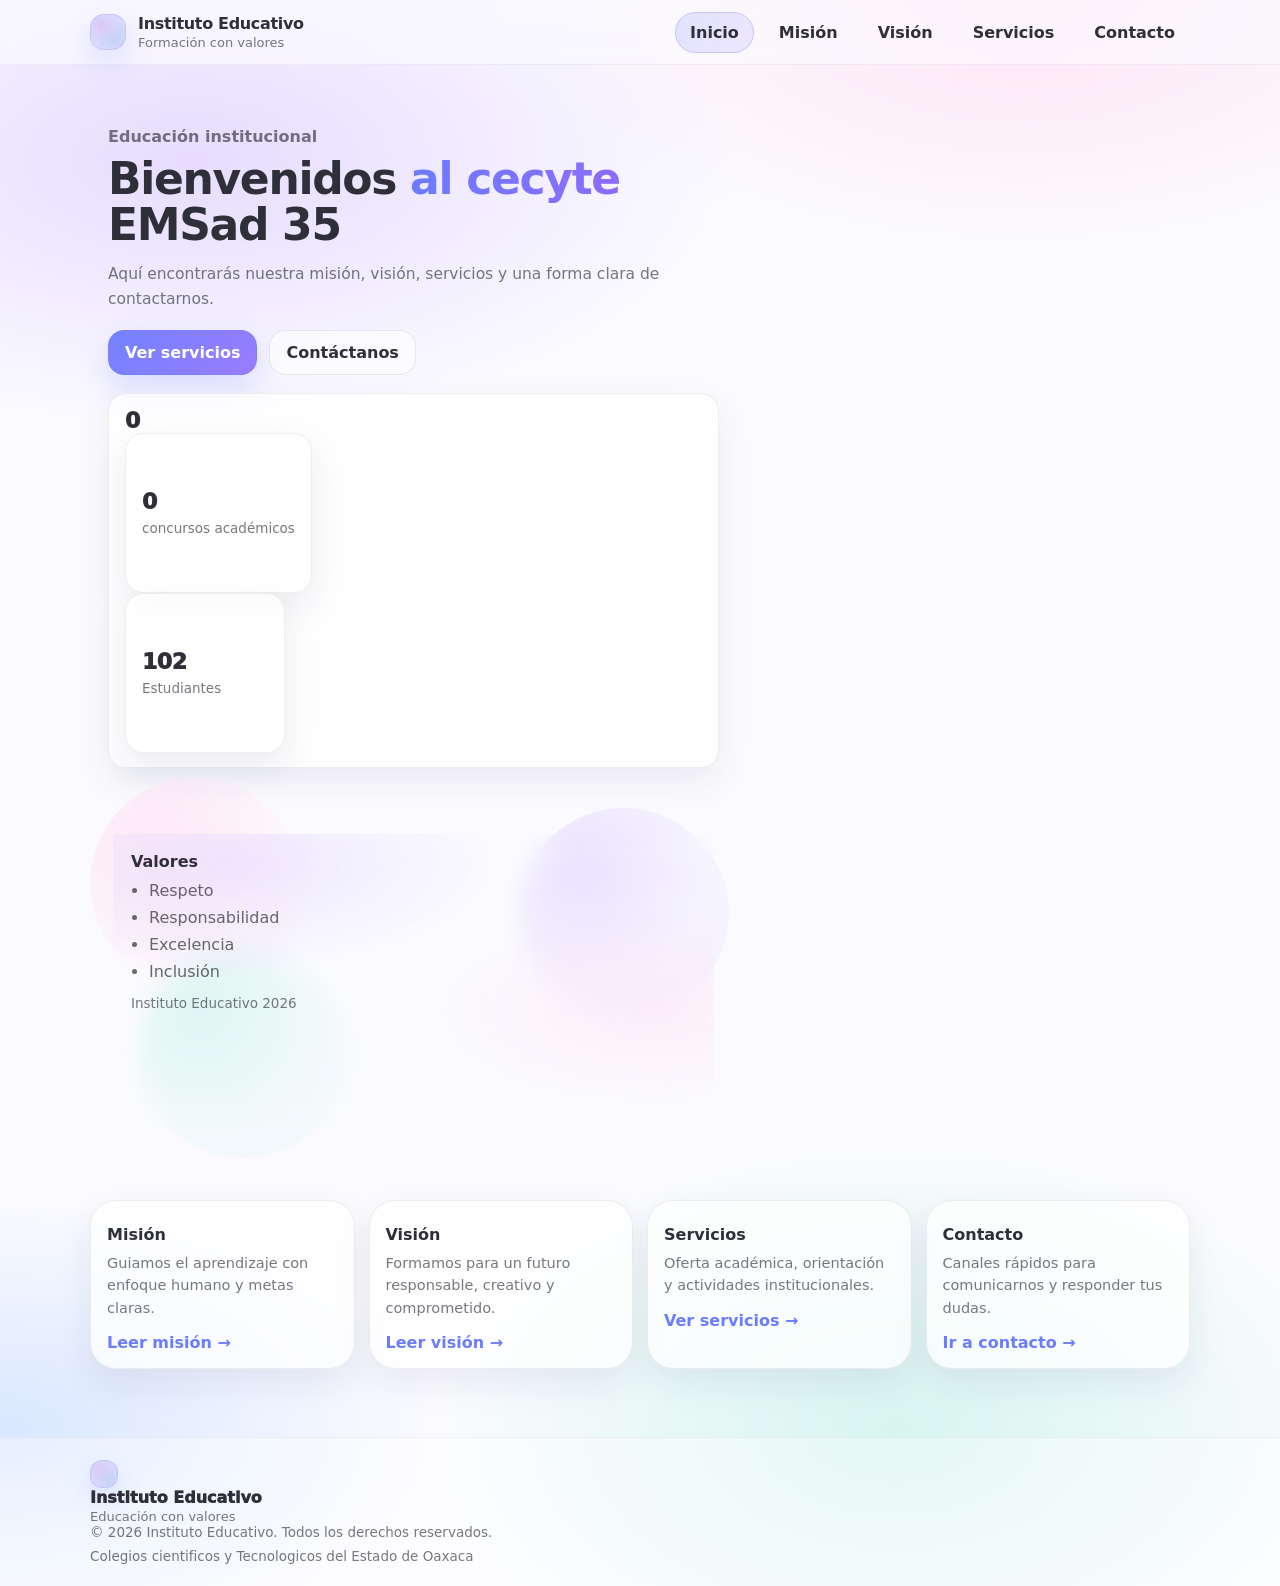
==== index.html @ 6012d438 "j" ====
<!doctype html>
<html lang="es">
<head>
  <meta charset="utf-8" />
  <meta name="viewport" content="width=device-width, initial-scale=1" />
  <title>Instituto | Inicio</title>
  <link rel="stylesheet" href="./Style.css" />
</head>
<body>
  <a class="skip-link" href="#contenido">Saltar al contenido</a>

  <header class="site-header">
    <div class="container header-inner">
      <div class="brand">
        <div class="brand-mark" aria-hidden="true"></div>
        <div>
          <div class="brand-name">Instituto Educativo</div>
          <div class="brand-tag">Formación con valores</div>
        </div>
      </div>

      <button class="nav-toggle" id="navToggle" aria-label="Abrir menú" aria-expanded="false" aria-controls="siteNav">
        <span class="nav-toggle-lines" aria-hidden="true"></span>
      </button>

      <nav class="site-nav" id="siteNav" aria-label="Navegación principal">
        <ul class="nav-list">
          <li><a class="nav-link active" href="./index.html" data-route="inicio">Inicio</a></li>
          <li><a class="nav-link" href="./pages/mision.html" data-route="mision">Misión</a></li>
          <li><a class="nav-link" href="./pages/vision.html" data-route="vision">Visión</a></li>
          <li><a class="nav-link" href="./pages/servicios.html" data-route="servicios">Servicios</a></li>
          <li><a class="nav-link" href="./pages/contacto.html" data-route="contacto">Contacto</a></li>
        </ul>
      </nav>
    </div>
  </header>

  <main id="contenido" class="site-main">
    <section class="hero">
      <div class="container hero-grid">
        <div class="hero-copy">
          <p class="eyebrow">Educación institucional</p>
          <h1 class="hero-title"> Bienvenidos
            <span class="accent">al cecyte</span> EMSad 35</h1>
          <p class="hero-subtitle">
            Aquí encontrarás nuestra misión, visión, servicios y una forma clara de contactarnos.
          </p>

          <div class="hero-actions">
            <a class="btn btn-primary" href="./pages/servicios.html">Ver servicios</a>
            <a class="btn btn-ghost" href="./pages/contacto.html">Contáctanos</a>
          </div>

          <div class="hero-stats" aria-label="Datos destacados">
            <div class="stat card">
              <div class="stat-value" data-count="">
                
          <div class="stat-value" data-count="24">0</div>
              <div class="stat-label">Años de trayectoria</div>
            </div>
            <div class="stat card">

<div class="stat-value" data-count="Deportivos,colturales y de Oratoria">0</div>
              <div class="stat-label">concursos académicos</div>
            </div>
            <div class="stat card">
              <div class="stat-value" data-count="102">0</div>
              <div class="stat-label">Estudiantes</div>
            </div>
          </div>
        </div>

        <div class="hero-visual" aria-hidden="true">
          <div class="blob blob-1"></div>
          <div class="blob blob-2"></div>
          <div class="blob blob-3"></div>
          <div class="glass panel">
            <div class="panel-title">Valores</div>
            <ul class="value-list">
              <li>Respeto</li>
              <li>Responsabilidad</li>
              <li>Excelencia</li>
              <li>Inclusión</li>
            </ul>
            <div class="panel-foot">Instituto Educativo 2026</div>
          </div>
        </div>
      </div>
    </section>

    <section class="section">
      <div class="container">
        <div class="section-head">
          <h2 class="section-title"></h2>
          <p class="section-subtitle"></p>
        </div>

        <div class="cards-grid">
          <article class="info-card card reveal">
            <h3>Misión</h3>
            <p>Guiamos el aprendizaje con enfoque humano y metas claras.</p>
            <a class="text-link" href="./pages/mision.html">Leer misión →</a>
          </article>
          <article class="info-card card reveal">
            <h3>Visión</h3>
            <p>Formamos para un futuro responsable, creativo y comprometido.</p>
            <a class="text-link" href="./pages/vision.html">Leer visión →</a>
          </article>
          <article class="info-card card reveal">
            <h3>Servicios</h3>
            <p>Oferta académica, orientación y actividades institucionales.</p>
            <a class="text-link" href="./pages/servicios.html">Ver servicios →</a>
          </article>
          <article class="info-card card reveal">
            <h3>Contacto</h3>
            <p>Canales rápidos para comunicarnos y responder tus dudas.</p>
            <a class="text-link" href="./pages/contacto.html">Ir a contacto →</a>
          </article>
        </div>
      </div>
    </section>
  </main>

  <footer class="site-footer">
    <div class="container footer-inner">
      <div class="footer-brand">
        <div class="brand-mark small" aria-hidden="true"></div>
        <div>
          <div class="footer-title">Instituto Educativo</div>
          <div class="footer-sub">Educación con valores</div>
        </div>

      <div class="footer-meta">
        <div>© <span id="year"></span> Instituto Educativo. Todos los derechos reservados.</div>
        <div class="muted">Colegios cientificos y Tecnologicos del Estado de Oaxaca</div>
      </div>
    </div>
  </footer>

  <script src="./Script.js"></script>
</body>
</html>
---- Style.css ----
:root{
  --bg: #fbfbff;
  --card: rgba(255,255,255,.72);
  --text: #2f2f3a;
  --muted: rgba(47,47,58,.65);

  /* pasteles */
  --p1:#d7f5f0; /* menta claro */
  --p2:#e7dcff; /* lavanda */
  --p3:#ffe4f3; /* rosa */
  --p4:#fff1d6; /* durazno/crema */
  --p5:#d9e7ff; /* celeste */

  --primary:#6b7cff;
  --primary-2:#8d6bff;
  --ring: rgba(107,124,255,.35);

  --shadow: 0 16px 40px rgba(35, 43, 78, .12);
  --shadow-soft: 0 10px 30px rgba(35, 43, 78, .10);
  --radius-xl: 26px;
  --radius-lg: 18px;
  --radius-md: 14px;

  --container: 1100px;
}

*{ box-sizing: border-box; }
html{ scroll-behavior: smooth; }
body{
  margin:0;
  font-family: ui-sans-serif, system-ui, -apple-system, Segoe UI, Roboto, Arial, "Noto Sans", "Helvetica Neue";
  color: var(--text);
  background:
    radial-gradient(1000px 500px at 15% 10%, var(--p2) 0%, transparent 55%),
    radial-gradient(900px 460px at 80% 0%, var(--p3) 0%, transparent 55%),
    radial-gradient(850px 520px at 70% 90%, var(--p1) 0%, transparent 55%),
    radial-gradient(800px 420px at 0% 90%, var(--p5) 0%, transparent 55%),
    var(--bg);
  min-height:100vh;
}

.container{
  width: min(var(--container), calc(100% - 40px));
  margin: 0 auto;
}

.skip-link{
  position:absolute;
  left:-999px;
  top: 10px;
  background: #fff;
  color: var(--text);
  padding: 10px 12px;
  border-radius: 12px;
  box-shadow: var(--shadow-soft);
  z-index: 999;
}
.skip-link:focus{
  left: 16px;
  outline: 3px solid var(--ring);
}

/* Header */
.site-header{
  position: sticky;
  top: 0;
  z-index: 50;
  backdrop-filter: blur(10px);
  background: rgba(251,251,255,.65);
  border-bottom: 1px solid rgba(47,47,58,.06);
}
.header-inner{
  display:flex;
  align-items:center;
  justify-content: space-between;
  padding: 14px 0;
  gap: 16px;
}

.brand{ display:flex; align-items:center; gap: 12px; }
.brand-mark{
  width: 36px; height: 36px;
  border-radius: 14px;
  background:
    linear-gradient(135deg, rgba(107,124,255,.25), rgba(141,107,255,.25)),
    radial-gradient(circle at 30% 30%, var(--p3), transparent 58%),
    radial-gradient(circle at 70% 70%, var(--p1), transparent 58%),
    rgba(255,255,255,.6);
  box-shadow: 0 12px 26px rgba(107,124,255,.18);
  border: 1px solid rgba(107,124,255,.18);
}
.brand-mark.small{ width: 28px; height: 28px; border-radius: 12px; }

.brand-name{ font-weight: 850; letter-spacing: -0.02em; }
.brand-tag{ color: var(--muted); font-size: 13px; margin-top: 2px; }

/* Nav */
.site-nav{ display:block; }
.nav-list{
  list-style:none;
  display:flex;
  gap: 10px;
  margin:0;
  padding:0;
  align-items:center;
}
.nav-link{
  text-decoration:none;
  color: var(--text);
  padding: 10px 14px;
  border-radius: 999px;
  border: 1px solid transparent;
  transition: transform .2s ease, background .2s ease, border-color .2s ease;
  font-weight: 650;
}
.nav-link:hover{
  transform: translateY(-1px);
  background: rgba(255,255,255,.6);
  border-color: rgba(107,124,255,.22);
}
.nav-link.active{
  background: linear-gradient(135deg, rgba(107,124,255,.18), rgba(141,107,255,.12));
  border-color: rgba(107,124,255,.28);
}

.nav-toggle{
  display:none;
  border: 1px solid rgba(47,47,58,.10);
  background: rgba(255,255,255,.55);
  border-radius: 14px;
  width: 44px;
  height: 44px;
  align-items:center;
  justify-content:center;
  cursor:pointer;
  box-shadow: 0 10px 24px rgba(35, 43, 78, .08);
}
.nav-toggle-lines{
  width: 18px; height: 12px;
  position: relative;
  display:block;
}
.nav-toggle-lines::before,
.nav-toggle-lines::after{
  content:"";
  position:absolute;
  left:0; right:0;
  height: 2px;
  background: rgba(47,47,58,.75);
  border-radius: 999px;
}
.nav-toggle-lines::before{ top: 0; }
.nav-toggle-lines::after{ bottom: 0; }

.nav-toggle-lines{
  background: rgba(47,47,58,.75);
  height: 2px;
  top: 0;
  border-radius: 999px;
}

/* Main */
.site-main{ padding: 26px 0 44px; }

.hero{ padding: 18px 0 14px; }
.hero-grid{
  display:grid;
  grid-template-columns: 1.2fr .8fr;
  gap: 22px;
  align-items: stretch;
}

.hero-copy{
  padding: 18px;
  border-radius: var(--radius-xl);
}

.eyebrow{
  margin:0 0 10px;
  font-weight: 750;
  color: rgba(47,47,58,.65);
}
.hero-title{
  margin:0;
  font-size: clamp(30px, 3.8vw, 44px);
  line-height: 1.05;
  letter-spacing: -0.03em;
}
.accent{
  background: linear-gradient(90deg, var(--primary), var(--primary-2));
  -webkit-background-clip: text;
  background-clip: text;
  color: transparent;
}
.hero-subtitle{
  margin: 14px 0 18px;
  color: var(--muted);
  font-size: 15.5px;
  line-height: 1.6;
}

.hero-actions{ display:flex; gap: 12px; flex-wrap: wrap; margin: 18px 0; }

.btn{
  display:inline-flex;
  align-items:center;
  justify-content:center;
  gap: 10px;
  text-decoration:none;
  padding: 12px 16px;
  border-radius: 16px;
  font-weight: 750;
  border: 1px solid rgba(47,47,58,.10);
  transition: transform .2s ease, box-shadow .2s ease, background .2s ease, border-color .2s ease;
}
.btn:focus{ outline: 3px solid var(--ring); outline-offset: 2px; }
.btn-primary{
  background: linear-gradient(135deg, rgba(107,124,255,.95), rgba(141,107,255,.88));
  color: #fff;
  border-color: rgba(107,124,255,.35);
  box-shadow: 0 14px 30px rgba(107,124,255,.20);
}
.btn-primary:hover{ transform: translateY(-2px); box-shadow: 0 18px 44px rgba(107,124,255,.25); }

.btn-ghost{
  background: rgba(255,255,255,.6);
  color: var(--text);
}
.btn-ghost:hover{ transform: translateY(-2px); background: rgba(255,255,255,.8); border-color: rgba(107,124,255,.25); }

/* Cards */
.card{
  background: var(--card);
  border: 1px solid rgba(47,47,58,.08);
  box-shadow: 0 14px 34px rgba(35, 43, 78, .08);
  border-radius: var(--radius-xl);
}

.glass{
  backdrop-filter: blur(12px);
}

.panel{
  padding: 18px;
  position: relative;
  overflow:hidden;
}
.panel::before{
  content:"";
  position:absolute;
  inset:-2px;
  background: radial-gradient(500px 200px at 20% 10%, rgba(231,220,255,.7), transparent 55%),
              radial-gradient(420px 180px at 90% 60%, rgba(255,228,243,.6), transparent 55%);
  opacity:.9;
  z-index:0;
}
.panel > *{ position:relative; z-index:1; }

.panel-title{ font-weight: 900; margin-bottom: 10px; }
.value-list{ margin: 0; padding-left: 18px; color: rgba(47,47,58,.72); }
.value-list li{ margin: 8px 0; }
.panel-foot{ margin-top: 14px; color: var(--muted); font-size: 13.5px; }

.hero-visual{ position:relative; min-height: 360px; }

.blob{
  position:absolute;
  width: 210px; height: 210px;
  border-radius: 999px;
  filter: blur(0px);
  opacity: .85;
  animation: floaty 7s ease-in-out infinite;
}
.blob-1{ background: radial-gradient(circle at 30% 30%, rgba(255,228,243,.95), rgba(255,228,243,.10) 60%), rgba(255,228,243,.2); left: -18px; top: 10px; animation-duration: 7.5s; }
.blob-2{ background: radial-gradient(circle at 30% 30%, rgba(231,220,255,.95), rgba(231,220,255,.10) 60%), rgba(231,220,255,.2); right: -10px; top: 40px; animation-duration: 6.7s; }
.blob-3{ background: radial-gradient(circle at 30% 30%, rgba(215,245,240,.95), rgba(215,245,240,.10) 60%), rgba(215,245,240,.2); left: 30px; bottom: -30px; animation-duration: 8.2s; }

@keyframes floaty{
  0%,100%{ transform: translateY(0) translateX(0) scale(1); }
  50%{ transform: translateY(-10px) translateX(8px) scale(1.02); }
}

.hero-visual .panel{ position:absolute; inset: 66px 0 0 0; margin: 0 auto; width: calc(100% - 10px); }

.hero-stats{
  display:flex;
  gap: 12px;
  flex-wrap: wrap;
  margin-top: 18px;
}
.stat{ padding: 14px 16px; border-radius: 18px; flex: 1 1 160px; min-width: 160px; display:flex; flex-direction:column; align-items:flex-start; justify-content:center; }
.stat-value{ font-weight: 950; font-size: 22px; letter-spacing: -0.02em; }
.stat-label{ color: var(--muted); margin-top: 6px; font-size: 13.5px; }

.section{ padding: 24px 0; }
.section-head{ display:flex; align-items:flex-end; justify-content: space-between; gap: 14px; margin-bottom: 16px; }
.section-title{ margin:0; font-size: 22px; font-weight: 950; letter-spacing:-0.02em; }
.section-subtitle{ margin:0; color: var(--muted); font-size: 14.5px; }

.cards-grid{
  display:grid;
  grid-template-columns: repeat(4, 1fr);
  gap: 14px;
}
.info-card{ padding: 16px; border-radius: var(--radius-xl); }
.info-card h3{ margin: 8px 0 8px; font-size: 16px; font-weight: 900; }
.info-card p{ margin: 0 0 14px; color: var(--muted); line-height:1.55; font-size: 14.5px; }

.text-link{ text-decoration:none; font-weight: 850; color: var(--primary); }
.text-link:hover{ text-decoration: underline; }

.reveal{ opacity: 0; transform: translateY(14px); }
.reveal.is-visible{ opacity: 1; transform: translateY(0); transition: opacity .6s ease, transform .6s ease; }

/* Page hero */
.page-hero{ padding: 16px 0 6px; }
.page-hero-card{ padding: 18px; }
.page-hero-card h1{ margin: 0 0 10px; font-size: clamp(28px, 3.5vw, 40px); letter-spacing: -0.03em; }
.page-hero-card p{ margin: 0 0 16px; color: var(--muted); line-height: 1.7; font-size: 15px; }

.pill-row{ display:flex; flex-wrap: wrap; gap: 10px; }
.pill{
  padding: 8px 12px;
  border-radius: 999px;
  background: rgba(255,255,255,.62);
  border: 1px solid rgba(47,47,58,.08);
  font-weight: 750;
  color: rgba(47,47,58,.78);
}

/* Contact */
.contact-grid{ display:grid; grid-template-columns: 1.1fr .9fr; gap: 14px; align-items:start; }
.contact-card{ padding: 16px; }
.form-row{ display:flex; flex-direction:column; gap: 6px; margin-bottom: 12px; }
label{ font-weight: 800; font-size: 13.5px; color: rgba(47,47,58,.82); }
input, textarea{
  width:100%;
  padding: 12px 12px;
  border-radius: 14px;
  border: 1px solid rgba(47,47,58,.10);
  background: rgba(255,255,255,.7);
  outline: none;
}
input:focus, textarea:focus{ border-color: rgba(107,124,255,.35); box-shadow: 0 0 0 4px rgba(107,124,255,.14); }
.form-note{ margin: 10px 0 0; min-height: 18px; }

.contact-aside{ padding: 16px; }
.contact-aside h3{ margin: 0 0 10px; font-weight: 950; }
.aside-item{ margin: 10px 0; }
.aside-label{ color: var(--muted); font-size: 13.5px; font-weight: 750; }
.aside-value{ font-weight: 850; margin-top: 4px; }
.aside-divider{ height:1px; background: rgba(47,47,58,.10); margin: 12px 0; }
.aside-callout-title{ font-weight: 950; margin-bottom: 6px; }

.cta-row{ margin-top: 14px; }
.cta{ padding: 18px; display:flex; align-items:flex-start; justify-content: space-between; gap: 14px; }
.cta-title{ font-weight: 950; font-size: 18px; }
.cta-sub{ color: var(--muted); margin-top: 6px; }

.site-footer{
  border-top: 1px solid rgba(47,47,58,.06);
  padding: 22px 0;
  background: rgba(255,255,255,.35);
}
.footer-inner{ display:flex; align-items:flex-start; justify-content: space-between; gap: 18px; flex-wrap: wrap; }
.footer-links{ display:flex; gap: 12px; flex-wrap: wrap; }
.footer-links a{ color: rgba(47,47,58,.75); text-decoration:none; font-weight: 800; padding: 8px 10px; border-radius: 14px; border: 1px solid transparent; }
.footer-links a:hover{ background: rgba(255,255,255,.65); border-color: rgba(107,124,255,.22); }
.footer-meta{ color: var(--muted); font-size: 13.5px; display:flex; flex-direction:column; gap: 8px; }
.muted{ color: var(--muted); }
.footer-sub{ color: var(--muted); font-size: 13px; margin-top: 2px; }
.footer-title{ font-weight: 950; }

/* Responsive */
@media (max-width: 980px){
  .hero-grid{ grid-template-columns: 1fr; }
  .hero-visual{ min-height: 320px; }
  .cards-grid{ grid-template-columns: repeat(2, 1fr); }
  .contact-grid{ grid-template-columns: 1fr; }
}

@media (max-width: 720px){
  .site-nav{ display:none; }
  .nav-toggle{ display:flex; }

  /* Mobile menu */
  .site-nav.is-open{
    display:block;
    position:absolute;
    left: 20px;
    right: 20px;
    top: 78px;
    background: rgba(255,255,255,.75);
    backdrop-filter: blur(12px);
    border: 1px solid rgba(47,47,58,.08);
    border-radius: var(--radius-xl);
    padding: 14px;
    box-shadow: var(--shadow);
  }
  .nav-list{ flex-direction: column; align-items: stretch; }
  .nav-link{ width:100%; text-align:center; }

  .cards-grid{ grid-template-columns: 1fr; }
  .hero-stats{ gap: 10px; }
  .stat{ width: 100%; }
  .section-head{ flex-direction:column; align-items:flex-start; }
  .cta{ flex-direction:column; align-items:flex-start; }
}
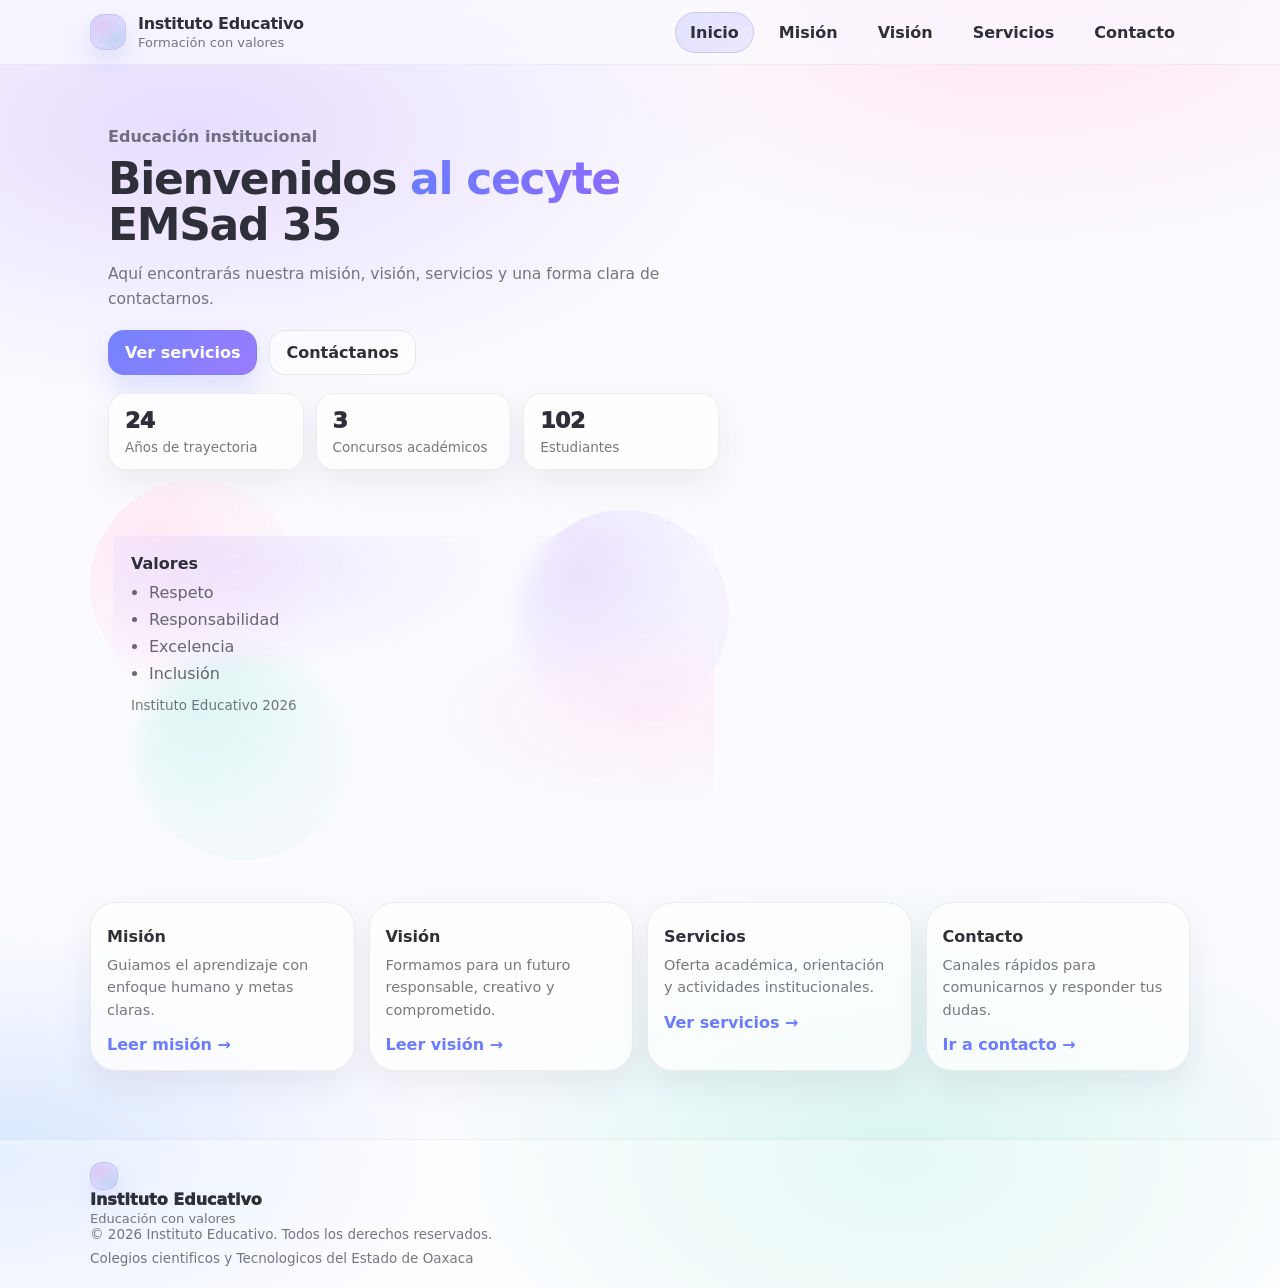
==== commit 97949ce4: "jh" ====
--- a/index.html
+++ b/index.html
@@ -53,36 +53,35 @@
 
           <div class="hero-stats" aria-label="Datos destacados">
             <div class="stat card">
-              <div class="stat-value" data-count="">
-                
-          <div class="stat-value" data-count="24">0</div>
+              <div class="stat-value" data-count="24">0</div>
               <div class="stat-label">Años de trayectoria</div>
             </div>
+
             <div class="stat card">
+              <div class="stat-value" data-count="03">0</div>
+              <div class="stat-label">Concursos académicos</div>
+            </div>
 
-<div class="stat-value" data-count="Deportivos,colturales y de Oratoria">0</div>
-              <div class="stat-label">concursos académicos</div>
-            </div>
             <div class="stat card">
               <div class="stat-value" data-count="102">0</div>
               <div class="stat-label">Estudiantes</div>
             </div>
           </div>
-        </div>
 
-        <div class="hero-visual" aria-hidden="true">
-          <div class="blob blob-1"></div>
-          <div class="blob blob-2"></div>
-          <div class="blob blob-3"></div>
-          <div class="glass panel">
-            <div class="panel-title">Valores</div>
-            <ul class="value-list">
-              <li>Respeto</li>
-              <li>Responsabilidad</li>
-              <li>Excelencia</li>
-              <li>Inclusión</li>
-            </ul>
-            <div class="panel-foot">Instituto Educativo 2026</div>
+          <div class="hero-visual" aria-hidden="true">
+            <div class="blob blob-1"></div>
+            <div class="blob blob-2"></div>
+            <div class="blob blob-3"></div>
+            <div class="glass panel">
+              <div class="panel-title">Valores</div>
+              <ul class="value-list">
+                <li>Respeto</li>
+                <li>Responsabilidad</li>
+                <li>Excelencia</li>
+                <li>Inclusión</li>
+              </ul>
+              <div class="panel-foot">Instituto Educativo 2026</div>
+            </div>
           </div>
         </div>
       </div>
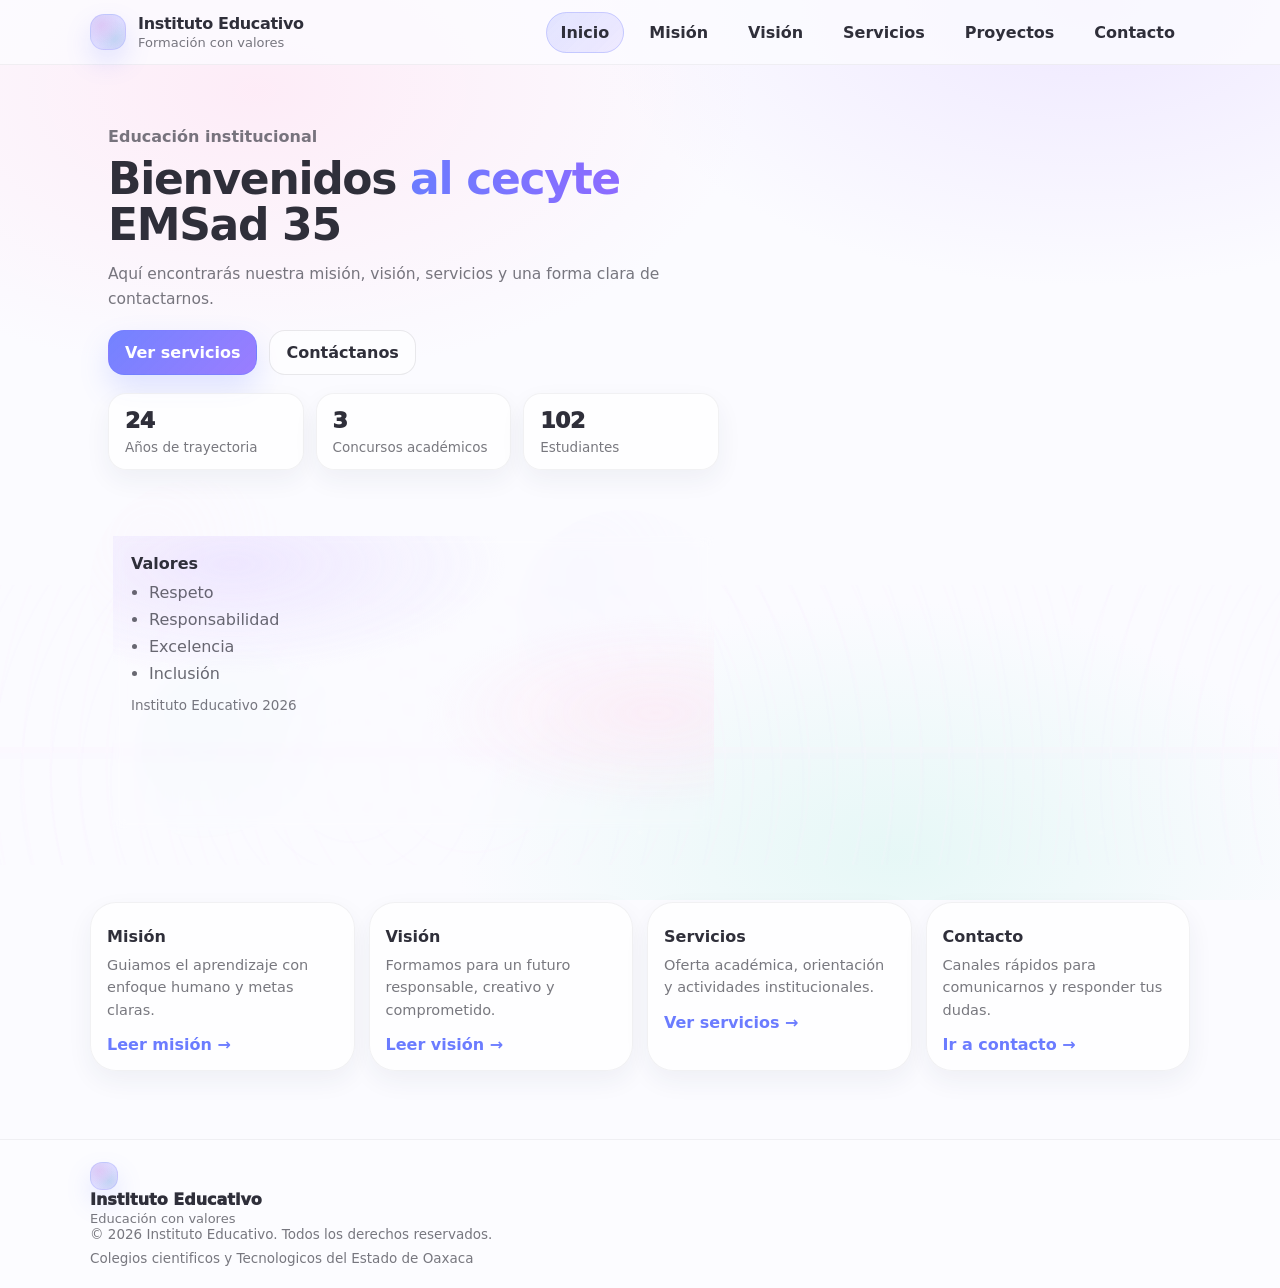
==== commit 5744d446: "u" ====
--- a/index.html
+++ b/index.html
@@ -7,7 +7,13 @@
   <link rel="stylesheet" href="./Style.css" />
 </head>
 <body>
+  <div class="waves-bg" aria-hidden="true">
+    <div class="waves-layer waves-1"></div>
+    <div class="waves-layer waves-2"></div>
+  </div>
+
   <a class="skip-link" href="#contenido">Saltar al contenido</a>
+
 
   <header class="site-header">
     <div class="container header-inner">
@@ -29,7 +35,9 @@
           <li><a class="nav-link" href="./pages/mision.html" data-route="mision">Misión</a></li>
           <li><a class="nav-link" href="./pages/vision.html" data-route="vision">Visión</a></li>
           <li><a class="nav-link" href="./pages/servicios.html" data-route="servicios">Servicios</a></li>
+          <li><a class="nav-link" href="./pages/proyectos.html" data-route="proyectos">Proyectos</a></li>
           <li><a class="nav-link" href="./pages/contacto.html" data-route="contacto">Contacto</a></li>
+
         </ul>
       </nav>
     </div>
--- a/Style.css
+++ b/Style.css
@@ -30,14 +30,97 @@
   margin:0;
   font-family: ui-sans-serif, system-ui, -apple-system, Segoe UI, Roboto, Arial, "Noto Sans", "Helvetica Neue";
   color: var(--text);
+
+  /* Fondo pastel animado (rosa/azul/morados) */
   background:
-    radial-gradient(1000px 500px at 15% 10%, var(--p2) 0%, transparent 55%),
-    radial-gradient(900px 460px at 80% 0%, var(--p3) 0%, transparent 55%),
-    radial-gradient(850px 520px at 70% 90%, var(--p1) 0%, transparent 55%),
-    radial-gradient(800px 420px at 0% 90%, var(--p5) 0%, transparent 55%),
+    radial-gradient(900px 520px at 20% 10%, rgba(255,228,243,.65) 0%, rgba(255,255,255,0) 55%),
+    radial-gradient(900px 520px at 85% 0%, rgba(231,220,255,.62) 0%, rgba(255,255,255,0) 55%),
+    radial-gradient(800px 460px at 70% 95%, rgba(215,245,240,.58) 0%, rgba(255,255,255,0) 55%),
     var(--bg);
+
   min-height:100vh;
-}
+  background-attachment: fixed;
+  animation: bgDrift 16s ease-in-out infinite alternate;
+}
+
+@keyframes bgDrift{
+  0%{
+    background-position: 0% 0%, 100% 0%, 70% 100%, 0 0;
+    filter: saturate(1) brightness(1);
+  }
+  100%{
+    background-position: 10% 20%, 90% 5%, 60% 90%, 0 0;
+    filter: saturate(1.06) brightness(1.02);
+  }
+}
+
+/* Ondas suaves detrás del contenido */
+.waves-bg{
+  position: fixed;
+  inset: 0;
+  pointer-events: none;
+  z-index: -1;
+}
+.waves-layer{
+  position: absolute;
+  left: -10%;
+  right: -10%;
+  height: 55vh;
+  bottom: -20vh;
+  /* más visible para que se vean brillitos */
+  opacity: 0.55;
+  background-repeat: repeat-x;
+  background-size: 1200px 280px;
+  filter: saturate(1.06) brightness(1.05);
+  mix-blend-mode: normal;
+}
+
+
+/* línea/contorno brillante */
+.waves-layer::before{
+  content:"";
+  position:absolute;
+  inset: 0;
+  background:
+    radial-gradient(circle at 20% 50%, rgba(255,255,255,.65) 0 2px, transparent 3px),
+    radial-gradient(circle at 50% 50%, rgba(255,255,255,.55) 0 2px, transparent 3px),
+    radial-gradient(circle at 80% 50%, rgba(255,255,255,.45) 0 2px, transparent 3px);
+  opacity: .55;
+  filter: blur(1px);
+}
+
+.waves-1{
+  background-image:
+    linear-gradient(transparent 0 58%, rgba(255,228,243,.28) 58% 60%, transparent 60%),
+    repeating-radial-gradient(circle at 50% 65%, rgba(255,228,243,.25) 0 2px, transparent 3px 28px);
+  animation: waveMove1 12s ease-in-out infinite;
+}
+.waves-2{
+  opacity: 0.25;
+  background-image:
+    linear-gradient(transparent 0 60%, rgba(231,220,255,.30) 60% 62%, transparent 62%),
+    repeating-radial-gradient(circle at 40% 70%, rgba(231,220,255,.22) 0 2px, transparent 3px 30px);
+  animation: waveMove2 16s ease-in-out infinite;
+}
+
+@keyframes waveMove1{
+  0%{ transform: translateX(0) translateY(0); }
+  50%{ transform: translateX(-3%) translateY(-10px); }
+  100%{ transform: translateX(0) translateY(0); }
+}
+@keyframes waveMove2{
+  0%{ transform: translateX(0) translateY(0); }
+  50%{ transform: translateX(3%) translateY(-14px); }
+  100%{ transform: translateX(0) translateY(0); }
+}
+
+@media (prefers-reduced-motion: reduce){
+  .waves-layer{ animation: none !important; }
+  body{ animation: none !important; }
+}
+
+
+
 
 .container{
   width: min(var(--container), calc(100% - 40px));
@@ -65,10 +148,11 @@
   position: sticky;
   top: 0;
   z-index: 50;
-  backdrop-filter: blur(10px);
-  background: rgba(251,251,255,.65);
+  backdrop-filter: blur(0px);
+  background: rgba(251,251,255,.78);
   border-bottom: 1px solid rgba(47,47,58,.06);
 }
+
 .header-inner{
   display:flex;
   align-items:center;
@@ -230,15 +314,18 @@
 
 /* Cards */
 .card{
-  background: var(--card);
-  border: 1px solid rgba(47,47,58,.08);
-  box-shadow: 0 14px 34px rgba(35, 43, 78, .08);
+  background: rgba(255,255,255,.78);
+  border: 1px solid rgba(47,47,58,.06);
+  box-shadow: 0 10px 26px rgba(35, 43, 78, .06);
   border-radius: var(--radius-xl);
 }
 
+
 .glass{
-  backdrop-filter: blur(12px);
-}
+  /* menos efecto para que se vea más simple */
+  backdrop-filter: blur(6px);
+}
+
 
 .panel{
   padding: 18px;
@@ -268,17 +355,23 @@
   width: 210px; height: 210px;
   border-radius: 999px;
   filter: blur(0px);
-  opacity: .85;
-  animation: floaty 7s ease-in-out infinite;
-}
-.blob-1{ background: radial-gradient(circle at 30% 30%, rgba(255,228,243,.95), rgba(255,228,243,.10) 60%), rgba(255,228,243,.2); left: -18px; top: 10px; animation-duration: 7.5s; }
-.blob-2{ background: radial-gradient(circle at 30% 30%, rgba(231,220,255,.95), rgba(231,220,255,.10) 60%), rgba(231,220,255,.2); right: -10px; top: 40px; animation-duration: 6.7s; }
-.blob-3{ background: radial-gradient(circle at 30% 30%, rgba(215,245,240,.95), rgba(215,245,240,.10) 60%), rgba(215,245,240,.2); left: 30px; bottom: -30px; animation-duration: 8.2s; }
-
+  opacity: .12;
+  animation: none;
+}
+
+
+.blob-1{ background: radial-gradient(circle at 30% 30%, rgba(255,228,243,.65), rgba(255,228,243,.06) 60%), rgba(255,228,243,.10); left: -18px; top: 10px; animation-duration: 7.5s; }
+.blob-2{ background: radial-gradient(circle at 30% 30%, rgba(231,220,255,.60), rgba(231,220,255,.06) 60%), rgba(231,220,255,.10); right: -10px; top: 40px; animation-duration: 6.7s; }
+.blob-3{ background: radial-gradient(circle at 30% 30%, rgba(215,245,240,.60), rgba(215,245,240,.06) 60%), rgba(215,245,240,.10); left: 30px; bottom: -30px; animation-duration: 8.2s; }
+
+
+/* Animación deshabilitada (las blobs ahora son estáticas). */
 @keyframes floaty{
   0%,100%{ transform: translateY(0) translateX(0) scale(1); }
-  50%{ transform: translateY(-10px) translateX(8px) scale(1.02); }
-}
+  50%{ transform: translateY(-6px) translateX(4px) scale(1.01); }
+}
+
+
 
 .hero-visual .panel{ position:absolute; inset: 66px 0 0 0; margin: 0 auto; width: calc(100% - 10px); }
 
@@ -309,8 +402,10 @@
 .text-link{ text-decoration:none; font-weight: 850; color: var(--primary); }
 .text-link:hover{ text-decoration: underline; }
 
-.reveal{ opacity: 0; transform: translateY(14px); }
-.reveal.is-visible{ opacity: 1; transform: translateY(0); transition: opacity .6s ease, transform .6s ease; }
+.reveal{ opacity: 0; transform: translateY(6px); }
+.reveal.is-visible{ opacity: 1; transform: translateY(0); transition: opacity .35s ease, transform .35s ease; }
+
+
 
 /* Page hero */
 .page-hero{ padding: 16px 0 6px; }
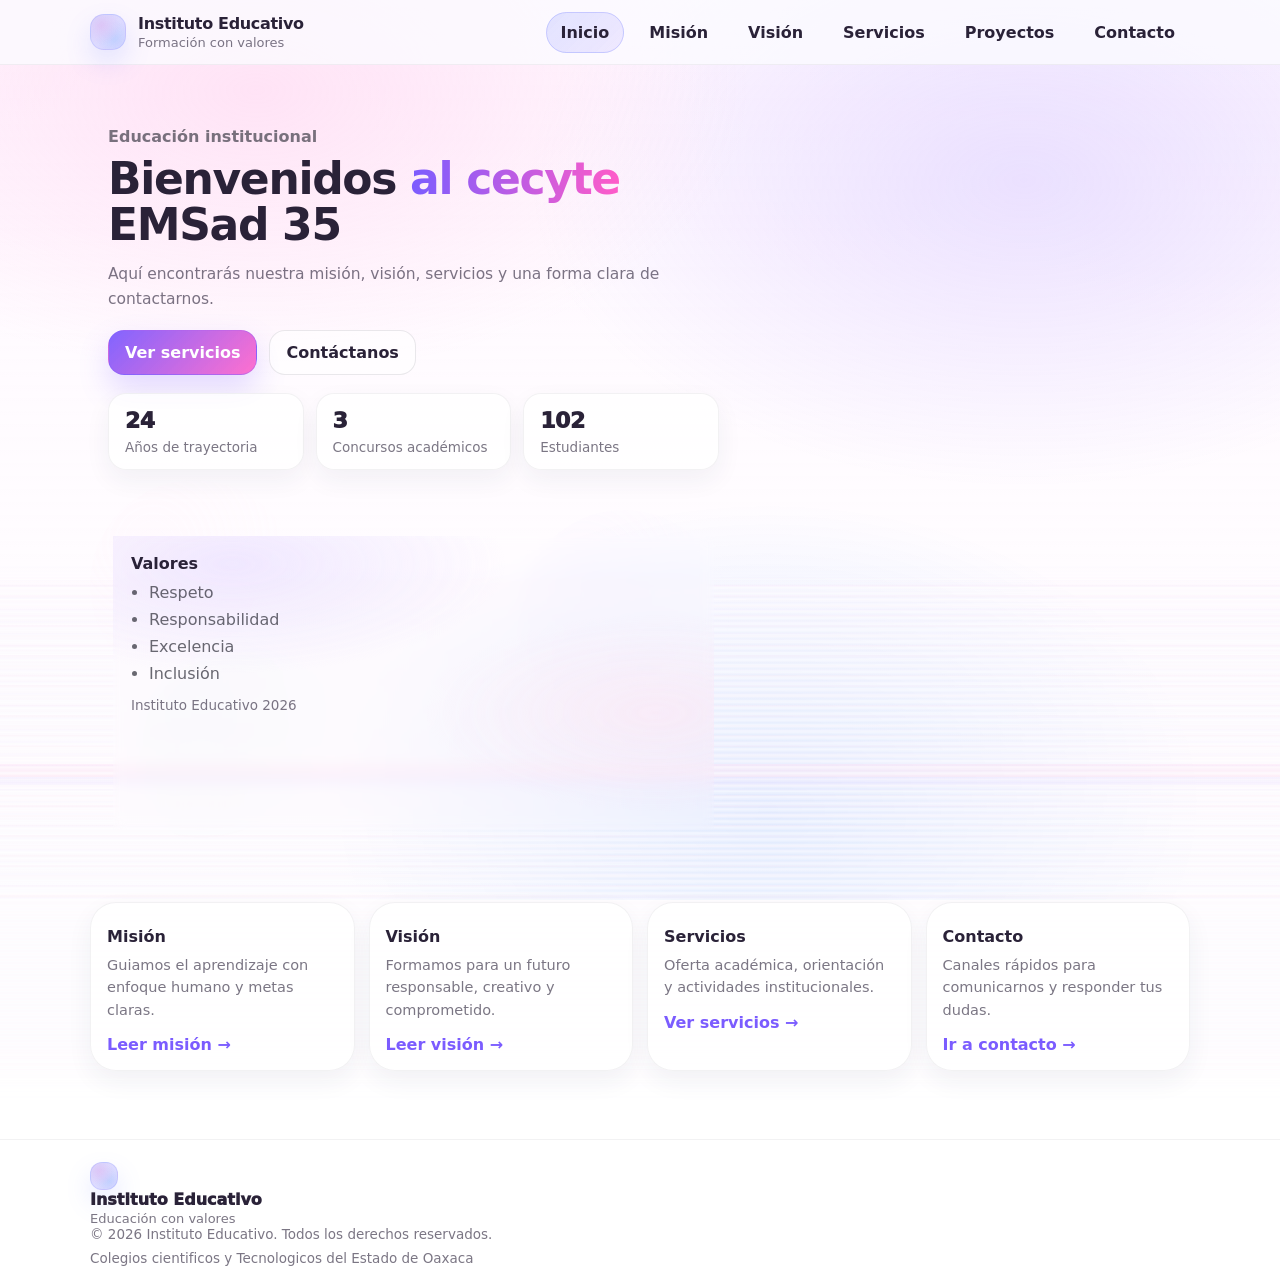
==== commit 193e9085: "nhgr" ====
--- a/index.html
+++ b/index.html
@@ -8,9 +8,10 @@
 </head>
 <body>
   <div class="waves-bg" aria-hidden="true">
-    <div class="waves-layer waves-1"></div>
-    <div class="waves-layer waves-2"></div>
+    <div class="waves-layer waves-1" style="opacity:1"></div>
+    <div class="waves-layer waves-2" style="opacity:1"></div>
   </div>
+
 
   <a class="skip-link" href="#contenido">Saltar al contenido</a>
 
--- a/Style.css
+++ b/Style.css
@@ -1,19 +1,20 @@
 :root{
-  --bg: #fbfbff;
-  --card: rgba(255,255,255,.72);
-  --text: #2f2f3a;
-  --muted: rgba(47,47,58,.65);
-
-  /* pasteles */
-  --p1:#d7f5f0; /* menta claro */
-  --p2:#e7dcff; /* lavanda */
-  --p3:#ffe4f3; /* rosa */
-  --p4:#fff1d6; /* durazno/crema */
-  --p5:#d9e7ff; /* celeste */
-
-  --primary:#6b7cff;
-  --primary-2:#8d6bff;
-  --ring: rgba(107,124,255,.35);
+  --bg: #fff7ff;
+  --card: rgba(255,255,255,.78);
+  --text: #2a2238;
+  --muted: rgba(42,34,56,.62);
+
+  /* pasteles (rosa/morado/azul) */
+  --p1:#d6f0ff; /* azul cielo */
+  --p2:#e6dbff; /* lavanda */
+  --p3:#ffe0f4; /* rosa */
+  --p4:#fff0fb; /* rosa crema */
+  --p5:#cfe2ff; /* azul claro */
+
+  --primary:#7b5cff; /* morado */
+  --primary-2:#ff5cc8; /* rosa */
+  --ring: rgba(123,92,255,.28);
+
 
   --shadow: 0 16px 40px rgba(35, 43, 78, .12);
   --shadow-soft: 0 10px 30px rgba(35, 43, 78, .10);
@@ -31,17 +32,17 @@
   font-family: ui-sans-serif, system-ui, -apple-system, Segoe UI, Roboto, Arial, "Noto Sans", "Helvetica Neue";
   color: var(--text);
 
-  /* Fondo pastel animado (rosa/azul/morados) */
+  /* Fondo pastel base (sin blanco aburrido) */
   background:
-    radial-gradient(900px 520px at 20% 10%, rgba(255,228,243,.65) 0%, rgba(255,255,255,0) 55%),
-    radial-gradient(900px 520px at 85% 0%, rgba(231,220,255,.62) 0%, rgba(255,255,255,0) 55%),
-    radial-gradient(800px 460px at 70% 95%, rgba(215,245,240,.58) 0%, rgba(255,255,255,0) 55%),
-    var(--bg);
+    radial-gradient(900px 520px at 15% 0%, rgba(255,224,244,.75) 0%, rgba(255,255,255,0) 55%),
+    radial-gradient(900px 520px at 85% 10%, rgba(230,219,255,.75) 0%, rgba(255,255,255,0) 55%),
+    radial-gradient(850px 500px at 60% 95%, rgba(207,226,255,.65) 0%, rgba(255,255,255,0) 55%),
+    linear-gradient(180deg, rgba(255,247,255,.95) 0%, rgba(255,247,255,.75) 60%, rgba(255,247,255,.92) 100%);
 
   min-height:100vh;
   background-attachment: fixed;
-  animation: bgDrift 16s ease-in-out infinite alternate;
-}
+}
+
 
 @keyframes bgDrift{
   0%{
@@ -61,53 +62,91 @@
   pointer-events: none;
   z-index: -1;
 }
+
+/* Fondo animado con ondas */
+.waves-bg{
+  background:
+    radial-gradient(900px 520px at 20% 10%, rgba(255,224,244,.85) 0%, transparent 55%),
+    radial-gradient(900px 560px at 80% 20%, rgba(230,219,255,.80) 0%, transparent 55%),
+    radial-gradient(800px 560px at 60% 90%, rgba(207,226,255,.70) 0%, transparent 55%),
+    linear-gradient(180deg, rgba(255,247,255,.65) 0%, rgba(255,255,255,.92) 100%);
+}
+
 .waves-layer{
   position: absolute;
   left: -10%;
   right: -10%;
   height: 55vh;
   bottom: -20vh;
-  /* más visible para que se vean brillitos */
-  opacity: 0.55;
+  opacity: 0.95;
   background-repeat: repeat-x;
-  background-size: 1200px 280px;
-  filter: saturate(1.06) brightness(1.05);
-  mix-blend-mode: normal;
-}
-
-
-/* línea/contorno brillante */
+  background-size: 1400px 320px;
+  filter: saturate(1.05) brightness(1.05);
+}
+
+/* Brillos/contorno */
 .waves-layer::before{
   content:"";
   position:absolute;
   inset: 0;
+  /* Solo crestas horizontales (nada de círculos) */
   background:
-    radial-gradient(circle at 20% 50%, rgba(255,255,255,.65) 0 2px, transparent 3px),
-    radial-gradient(circle at 50% 50%, rgba(255,255,255,.55) 0 2px, transparent 3px),
-    radial-gradient(circle at 80% 50%, rgba(255,255,255,.45) 0 2px, transparent 3px);
-  opacity: .55;
-  filter: blur(1px);
-}
+    repeating-linear-gradient(
+      180deg,
+      transparent 0px,
+      rgba(255,255,255,.55) 2px,
+      transparent 6px
+    );
+  opacity: .65;
+  filter: blur(0.4px);
+}
+
+
+/* Intensificar el brillo del oleaje */
+.waves-1{ filter: drop-shadow(0 0 10px rgba(255,228,243,.35)); }
+.waves-2{ filter: drop-shadow(0 0 14px rgba(231,220,255,.30)); }
+
 
 .waves-1{
+  opacity: 1;
   background-image:
-    linear-gradient(transparent 0 58%, rgba(255,228,243,.28) 58% 60%, transparent 60%),
-    repeating-radial-gradient(circle at 50% 65%, rgba(255,228,243,.25) 0 2px, transparent 3px 28px);
-  animation: waveMove1 12s ease-in-out infinite;
-}
+    /* “~~~” más marcado: líneas horizontales tipo cresta */
+    repeating-linear-gradient(
+      180deg,
+      transparent 0px,
+      rgba(255,228,243,.42) 1px,
+      transparent 2px,
+      transparent 10px
+    ),
+    /* brillo extra en la zona de cresta */
+    linear-gradient(transparent 0 56%, rgba(255,228,243,.45) 56% 60%, transparent 60%);
+
+  animation: waveMove1 9s ease-in-out infinite;
+}
+
+
 .waves-2{
-  opacity: 0.25;
+  opacity: 0.55;
   background-image:
-    linear-gradient(transparent 0 60%, rgba(231,220,255,.30) 60% 62%, transparent 62%),
-    repeating-radial-gradient(circle at 40% 70%, rgba(231,220,255,.22) 0 2px, transparent 3px 30px);
-  animation: waveMove2 16s ease-in-out infinite;
-}
+    linear-gradient(transparent 0 60%, rgba(231,220,255,.28) 60% 62.5%, transparent 62.5%),
+    /* crestas horizontales (~~~) sin círculos */
+    repeating-linear-gradient(
+      180deg,
+      transparent 0px,
+      rgba(231,220,255,.26) 1px,
+      transparent 2px,
+      transparent 12px
+    );
+  animation: waveMove2 18s ease-in-out infinite;
+}
+
 
 @keyframes waveMove1{
   0%{ transform: translateX(0) translateY(0); }
   50%{ transform: translateX(-3%) translateY(-10px); }
   100%{ transform: translateX(0) translateY(0); }
 }
+
 @keyframes waveMove2{
   0%{ transform: translateX(0) translateY(0); }
   50%{ transform: translateX(3%) translateY(-14px); }
@@ -116,8 +155,9 @@
 
 @media (prefers-reduced-motion: reduce){
   .waves-layer{ animation: none !important; }
-  body{ animation: none !important; }
-}
+}
+
+
 
 
 
@@ -299,12 +339,13 @@
 }
 .btn:focus{ outline: 3px solid var(--ring); outline-offset: 2px; }
 .btn-primary{
-  background: linear-gradient(135deg, rgba(107,124,255,.95), rgba(141,107,255,.88));
+  background: linear-gradient(135deg, rgba(123,92,255,.95), rgba(255,92,200,.88));
   color: #fff;
-  border-color: rgba(107,124,255,.35);
-  box-shadow: 0 14px 30px rgba(107,124,255,.20);
-}
-.btn-primary:hover{ transform: translateY(-2px); box-shadow: 0 18px 44px rgba(107,124,255,.25); }
+  border-color: rgba(123,92,255,.35);
+  box-shadow: 0 14px 30px rgba(123,92,255,.22);
+}
+.btn-primary:hover{ transform: translateY(-2px); box-shadow: 0 18px 44px rgba(255,92,200,.25); }
+
 
 .btn-ghost{
   background: rgba(255,255,255,.6);
@@ -404,6 +445,42 @@
 
 .reveal{ opacity: 0; transform: translateY(6px); }
 .reveal.is-visible{ opacity: 1; transform: translateY(0); transition: opacity .35s ease, transform .35s ease; }
+
+/* Estrellitas por interacción */
+.star-pop{
+  position: fixed;
+  z-index: 9999;
+  pointer-events: none;
+  left: 0;
+  top: 0;
+  border-radius: 999px;
+  background: hsla(var(--star-hue, 300), 95%, 78%, .95);
+  box-shadow: 0 0 12px hsla(var(--star-hue, 300), 95%, 70%, .55);
+  transform: translate(-50%, -50%) scale(.9);
+  animation: starPop .85s ease-out forwards;
+}
+
+@keyframes starPop{
+  0%{ opacity: 0; transform: translate(-50%, -50%) scale(.6) rotate(0deg); }
+  15%{ opacity: 1; }
+  100%{ opacity: 0; transform: translate(-50%, -90%) scale(1.35) rotate(25deg); }
+}
+
+
+
+
+.star-btn{
+  position: relative;
+  animation: btnGlow .65s ease-out 1;
+}
+
+@keyframes btnGlow{
+  0%{ box-shadow: 0 0 0 rgba(255,255,255,0); }
+  40%{ box-shadow: 0 0 0 4px rgba(123,92,255,.14); }
+  100%{ box-shadow: 0 0 0 rgba(255,255,255,0); }
+}
+
+
 
 
 
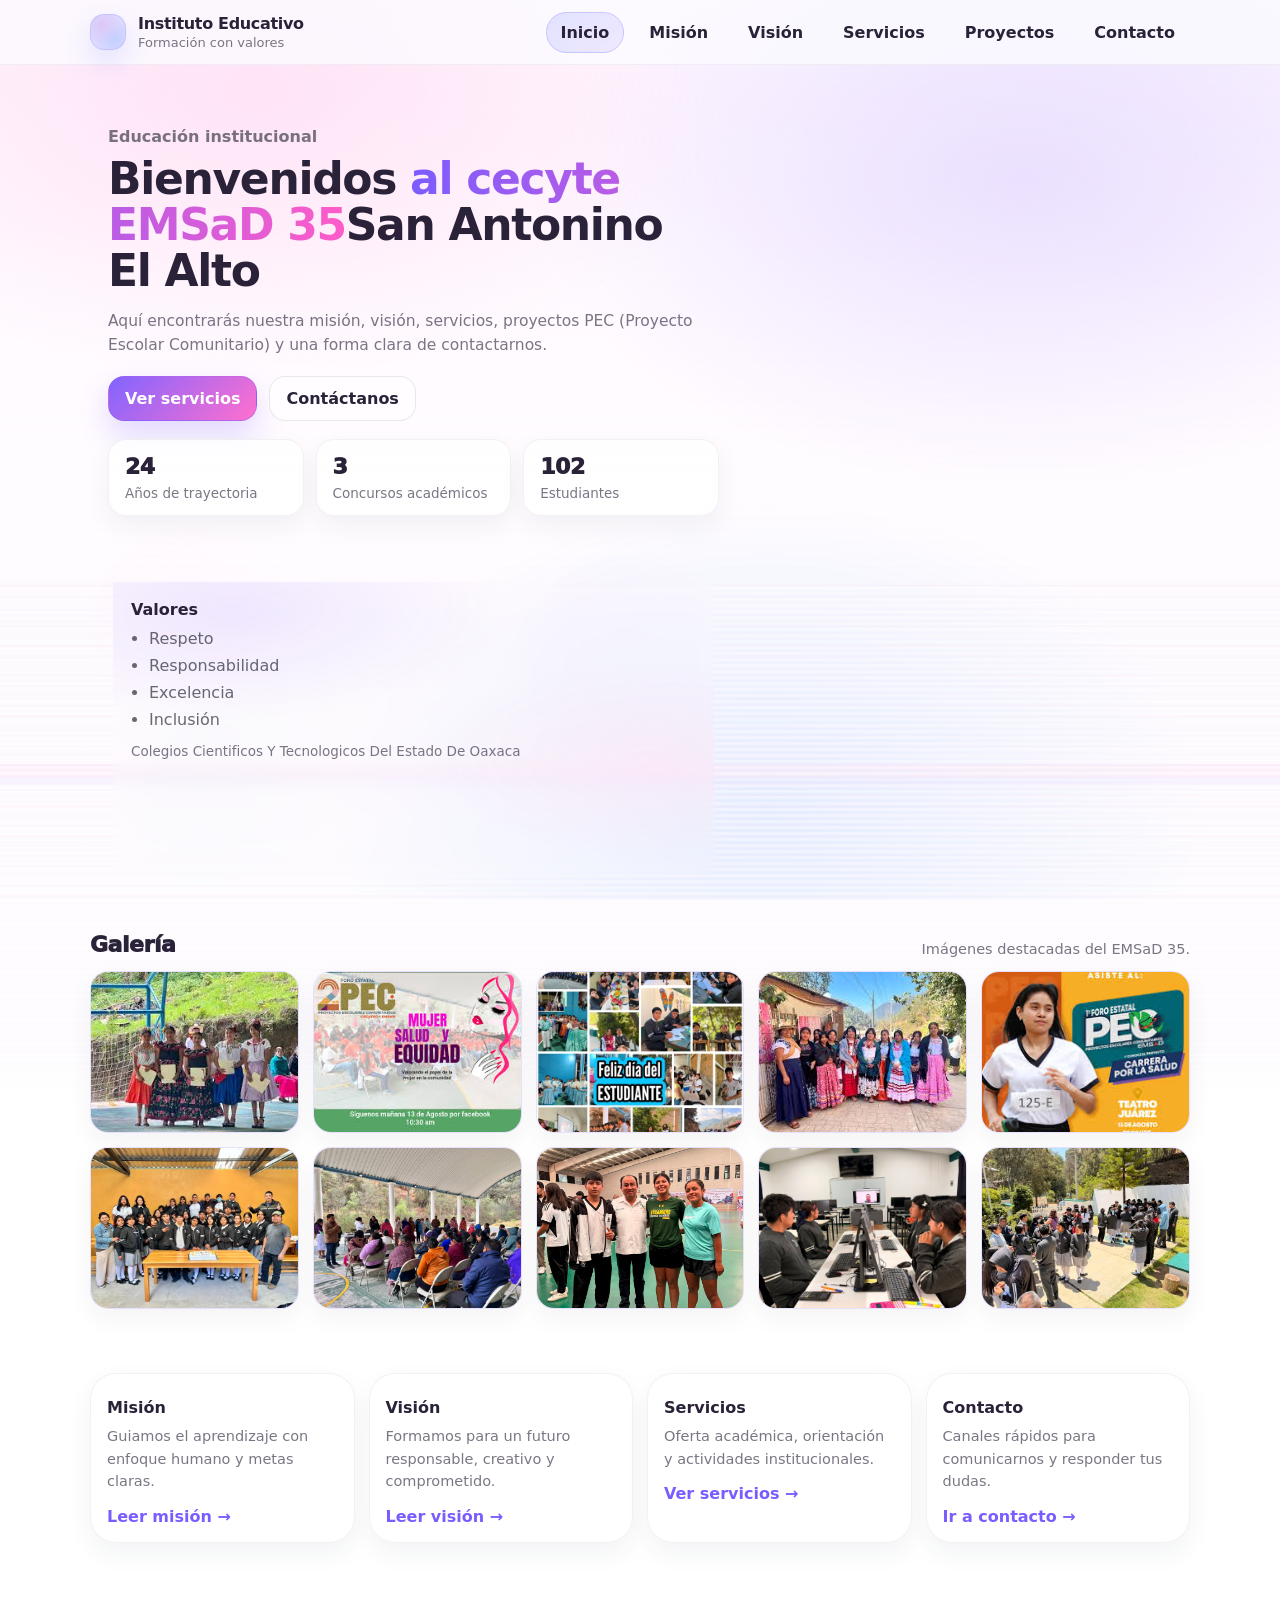
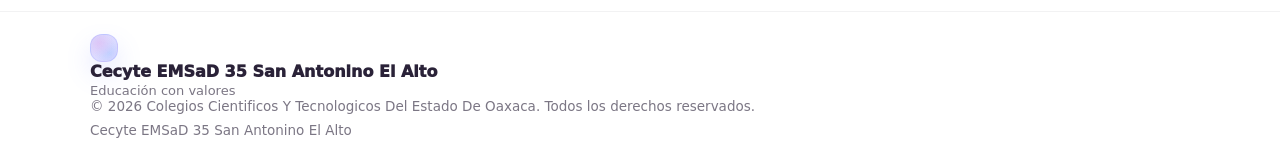
==== commit 2993e650: "nuevoooooooooooooooooooooooooooo" ====
--- a/index.html
+++ b/index.html
@@ -50,9 +50,9 @@
         <div class="hero-copy">
           <p class="eyebrow">Educación institucional</p>
           <h1 class="hero-title"> Bienvenidos
-            <span class="accent">al cecyte</span> EMSad 35</h1>
+            <span class="accent">al cecyte EMSaD 35</span>San Antonino El Alto</h1>
           <p class="hero-subtitle">
-            Aquí encontrarás nuestra misión, visión, servicios y una forma clara de contactarnos.
+            Aquí encontrarás nuestra misión, visión, servicios, proyectos PEC (Proyecto Escolar Comunitario) y una forma clara de contactarnos.
           </p>
 
           <div class="hero-actions">
@@ -89,9 +89,62 @@
                 <li>Excelencia</li>
                 <li>Inclusión</li>
               </ul>
-              <div class="panel-foot">Instituto Educativo 2026</div>
+              <div class="panel-foot">Colegios Cientificos Y Tecnologicos Del Estado De Oaxaca</div>
             </div>
           </div>
+        </div>
+      </div>
+    </section>
+
+    <!-- Galería de fotos (inicio) -->
+    <section class="section" aria-labelledby="galeriaTitulo">
+      <div class="container">
+        <div class="section-head" style="margin-bottom: 14px;">
+          <h2 class="section-title" id="galeriaTitulo">Galería</h2>
+          <p class="section-subtitle">Imágenes destacadas del EMSaD 35.</p>
+        </div>
+
+        <div class="gallery-grid" role="list">
+          <!-- PREMIO primero -->
+          <figure class="gallery-item" role="listitem">
+            <img src="./img/PREMIO.jpg" alt="Foto: Premio" loading="lazy" />
+          </figure>
+
+          <figure class="gallery-item" role="listitem">
+            <img src="./img/MUJER.jpg" alt="Foto: Mujer" loading="lazy" />
+          </figure>
+
+          <figure class="gallery-item" role="listitem">
+            <img src="./img/ESTUDIANTRESX.jpg" alt="Foto: Estudiantes" loading="lazy" />
+          </figure>
+
+          <figure class="gallery-item" role="listitem">
+            <img src="./img/images.jpg" alt="Foto: Evento" loading="lazy" />
+          </figure>
+
+          <figure class="gallery-item" role="listitem">
+            <img src="./img/pagina.jpg" alt="Foto: Actividad" loading="lazy" />
+          </figure>
+
+          <figure class="gallery-item" role="listitem">
+            <img src="./img/493276908_2463854247312456_4132644883767569185_n.jpg" alt="Foto: Estudiantes 1" loading="lazy" />
+          </figure>
+
+          <figure class="gallery-item" role="listitem">
+            <img src="./img/625622880_2717092908655254_6664596491744465175_n.jpg" alt="Foto: Estudiantes 2" loading="lazy" />
+          </figure>
+
+          <figure class="gallery-item" role="listitem">
+            <img src="./img/671986975_2787456568285554_4379726329758251676_n.jpg" alt="Foto: Estudiantes 3" loading="lazy" />
+          </figure>
+
+          <figure class="gallery-item" role="listitem">
+            <img src="./img/684256457_2800329846998226_6382696140089407171_n.jpg" alt="Foto: Estudiantes 4" loading="lazy" />
+          </figure>
+
+          <figure class="gallery-item" role="listitem">
+            <img src="./img/688881476_2805864716444739_1541236548398853487_n.jpg" alt="Foto: Estudiantes 5" loading="lazy" />
+          </figure>
         </div>
       </div>
     </section>
@@ -134,13 +187,13 @@
       <div class="footer-brand">
         <div class="brand-mark small" aria-hidden="true"></div>
         <div>
-          <div class="footer-title">Instituto Educativo</div>
+          <div class="footer-title">Cecyte EMSaD 35 San Antonino El Alto</div>
           <div class="footer-sub">Educación con valores</div>
         </div>
 
       <div class="footer-meta">
-        <div>© <span id="year"></span> Instituto Educativo. Todos los derechos reservados.</div>
-        <div class="muted">Colegios cientificos y Tecnologicos del Estado de Oaxaca</div>
+        <div>© <span id="year"></span> Colegios Cientificos  Y Tecnologicos Del Estado De Oaxaca. Todos los derechos reservados.</div>
+        <div class="muted">Cecyte EMSaD 35 San Antonino El Alto</div>
       </div>
     </div>
   </footer>
--- a/Style.css
+++ b/Style.css
@@ -551,9 +551,65 @@
   .contact-grid{ grid-template-columns: 1fr; }
 }
 
+/* Galería */
+.gallery-grid{
+  display:grid;
+  grid-template-columns: repeat(5, 1fr);
+  gap: 14px;
+}
+
+.gallery-item{
+  margin:0;
+  border-radius: 18px;
+  overflow:hidden;
+  border: 1px solid rgba(123,92,255,.18);
+  background: rgba(255,255,255,.55);
+  box-shadow:
+    0 10px 26px rgba(35, 43, 78, .05),
+    0 0 0 0 rgba(123,92,255,.0);
+  transform: translateY(0) scale(1);
+  transition: transform .28s ease, box-shadow .28s ease, border-color .28s ease;
+  position: relative;
+}
+.gallery-item::after{
+  content:"";
+  position:absolute;
+  inset:0;
+  background: radial-gradient(400px 160px at 20% 0%, rgba(123,92,255,.20), transparent 55%);
+  opacity: .0;
+  transition: opacity .28s ease;
+  pointer-events:none;
+}
+.gallery-item:hover{
+  transform: translateY(-6px) scale(1.01);
+  border-color: rgba(123,92,255,.35);
+  box-shadow:
+    0 16px 40px rgba(35, 43, 78, .12),
+    0 0 0 4px rgba(123,92,255,.10);
+}
+.gallery-item:hover::after{ opacity: 1; }
+.gallery-item img{
+  width:100%;
+  height: 160px;
+  object-fit: cover;
+  display:block;
+  filter: saturate(1.02) contrast(1.02);
+  transition: transform .45s ease, filter .45s ease;
+}
+.gallery-item:hover img{
+  transform: scale(1.06);
+  filter: saturate(1.10) contrast(1.05);
+}
+
+@media (max-width: 980px){
+  .gallery-grid{ grid-template-columns: repeat(2, 1fr); }
+  .gallery-item img{ height: 190px; }
+}
+
 @media (max-width: 720px){
   .site-nav{ display:none; }
   .nav-toggle{ display:flex; }
+
 
   /* Mobile menu */
   .site-nav.is-open{
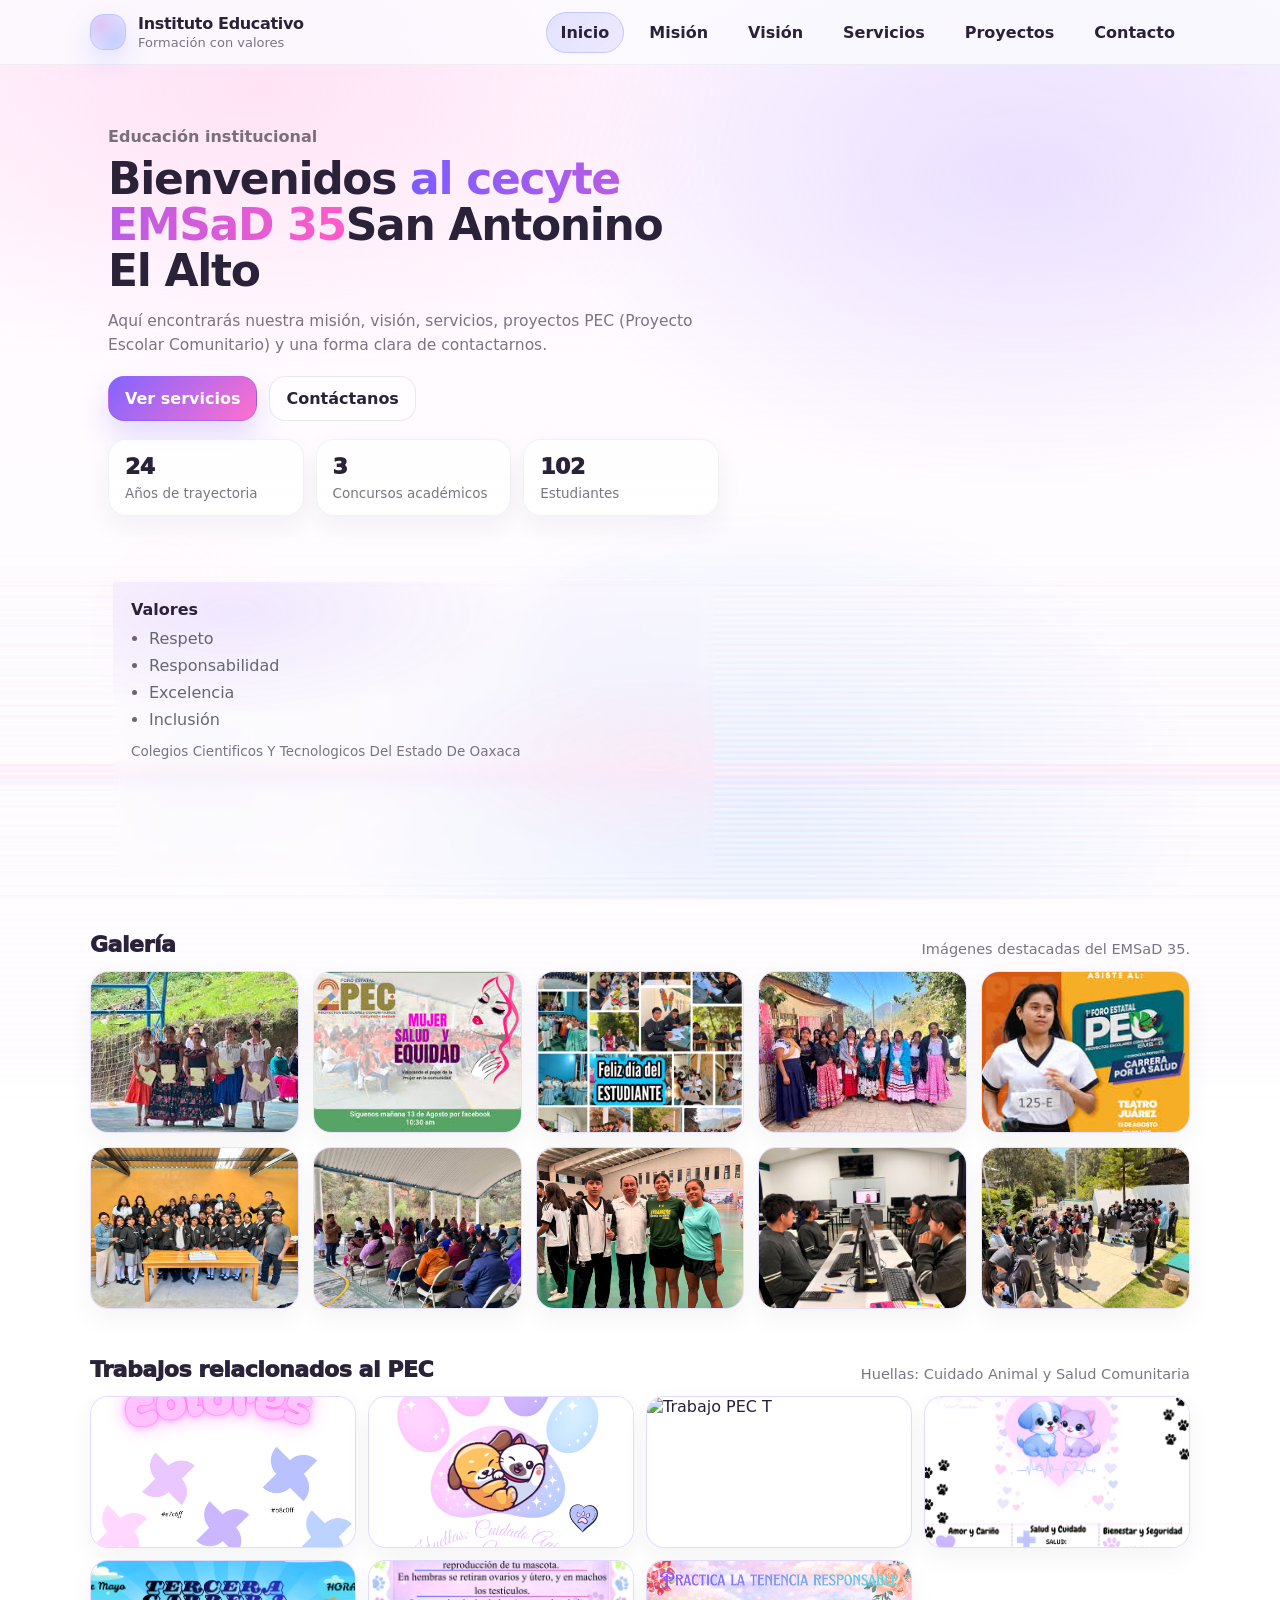
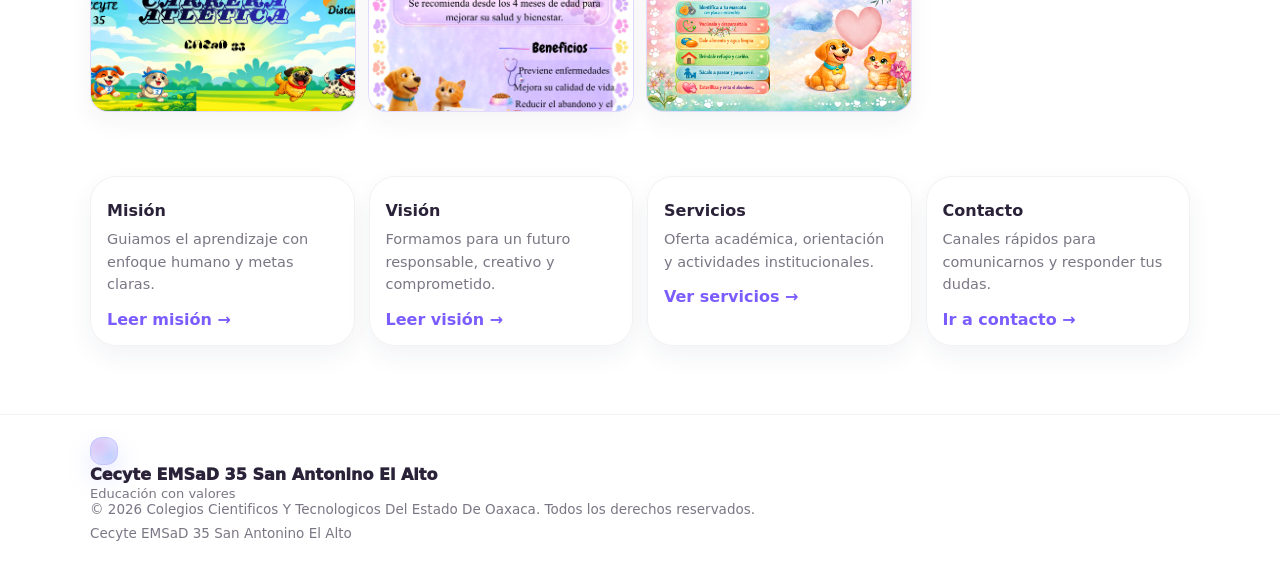
==== commit 40aafd7b: "proyecto final" ====
--- a/index.html
+++ b/index.html
@@ -149,12 +149,47 @@
       </div>
     </section>
 
+    <!-- Trabajos relacionados al PEC -->
+    <section class="section" aria-labelledby="trabajosPEC">
+      <div class="container">
+        <div class="section-head" style="margin-bottom: 14px;">
+          <h2 class="section-title" id="trabajosPEC">Trabajos relacionados al PEC</h2>
+          <p class="section-subtitle">Huellas: Cuidado Animal y Salud Comunitaria</p>
+        </div>
+
+        <div class="pec-collage" role="list" aria-label="Collage de trabajos PEC">
+          <figure class="pec-tile reveal" role="listitem">
+            <img src="img-PEC/1.png" alt="Trabajo PEC 1" loading="lazy" onerror="this.style.display='none'" />
+          </figure>
+          <figure class="pec-tile reveal" role="listitem">
+            <img src="img-PEC/2.png" alt="Trabajo PEC 2" loading="lazy" />
+          </figure>
+          <figure class="pec-tile reveal" role="listitem">
+            <img src="img-PEC/Campaña de Vacunación (2).png" alt="Trabajo PEC T" loading="lazy" />
+          </figure>
+          <figure class="pec-tile reveal" role="listitem">
+            <img src="./img-PEC/Glow (1).png" alt="Trabajo PEC jhjk" loading="lazy" />
+          </figure>
+          <figure class="pec-tile reveal" role="listitem">
+            <img src="./img-PEC/jhjk.png" alt="Trabajo PEC Glow" loading="lazy" />
+          </figure>
+          <figure class="pec-tile reveal" role="listitem">
+            <img src="./img-PEC/Participa en la campaña de esterilización para (1).png" alt="Trabajo PEC Vacunación" loading="lazy" />
+          </figure>
+          <figure class="pec-tile reveal" role="listitem">
+            <img src="./img-PEC/T.png" alt="Trabajo PEC Esterilización" loading="lazy" />
+          </figure>
+        </div>
+      </div>
+    </section>
+
     <section class="section">
       <div class="container">
         <div class="section-head">
           <h2 class="section-title"></h2>
           <p class="section-subtitle"></p>
         </div>
+
 
         <div class="cards-grid">
           <article class="info-card card reveal">
--- a/Style.css
+++ b/Style.css
@@ -557,6 +557,58 @@
   grid-template-columns: repeat(5, 1fr);
   gap: 14px;
 }
+
+/* PEC collage */
+.pec-collage{
+  display:grid;
+  grid-template-columns: repeat(4, 1fr);
+  gap: 12px;
+  align-items: stretch;
+}
+
+.pec-tile{
+  margin:0;
+  border-radius: 18px;
+  overflow:hidden;
+  border: 1px solid rgba(123,92,255,.22);
+  background: rgba(255,255,255,.55);
+  box-shadow: 0 10px 26px rgba(35, 43, 78, .05);
+  transform: translateY(8px) scale(.98);
+  opacity: 0;
+  transition: transform .55s ease, opacity .55s ease;
+}
+
+.pec-tile img{
+  width:100%;
+  height: 150px;
+  object-fit: cover;
+  display:block;
+  filter: saturate(1.02) contrast(1.02);
+}
+
+/* al llegar al viewport: aparece/desaparece suave */
+.reveal.pec-visible{
+  opacity: 1;
+  transform: translateY(0) scale(1);
+  animation: pecPulseIn .9s ease-out both;
+}
+
+@keyframes pecPulseIn{
+  0%{ filter: drop-shadow(0 0 0 rgba(123,92,255,0)); }
+  50%{ filter: drop-shadow(0 0 12px rgba(123,92,255,.18)); }
+  100%{ filter: drop-shadow(0 0 0 rgba(123,92,255,0)); }
+}
+
+@media (max-width: 980px){
+  .pec-collage{ grid-template-columns: repeat(2, 1fr); }
+  .pec-tile img{ height: 170px; }
+}
+
+@media (max-width: 720px){
+  .pec-collage{ grid-template-columns: 1fr; }
+  .pec-tile img{ height: 190px; }
+}
+
 
 .gallery-item{
   margin:0;
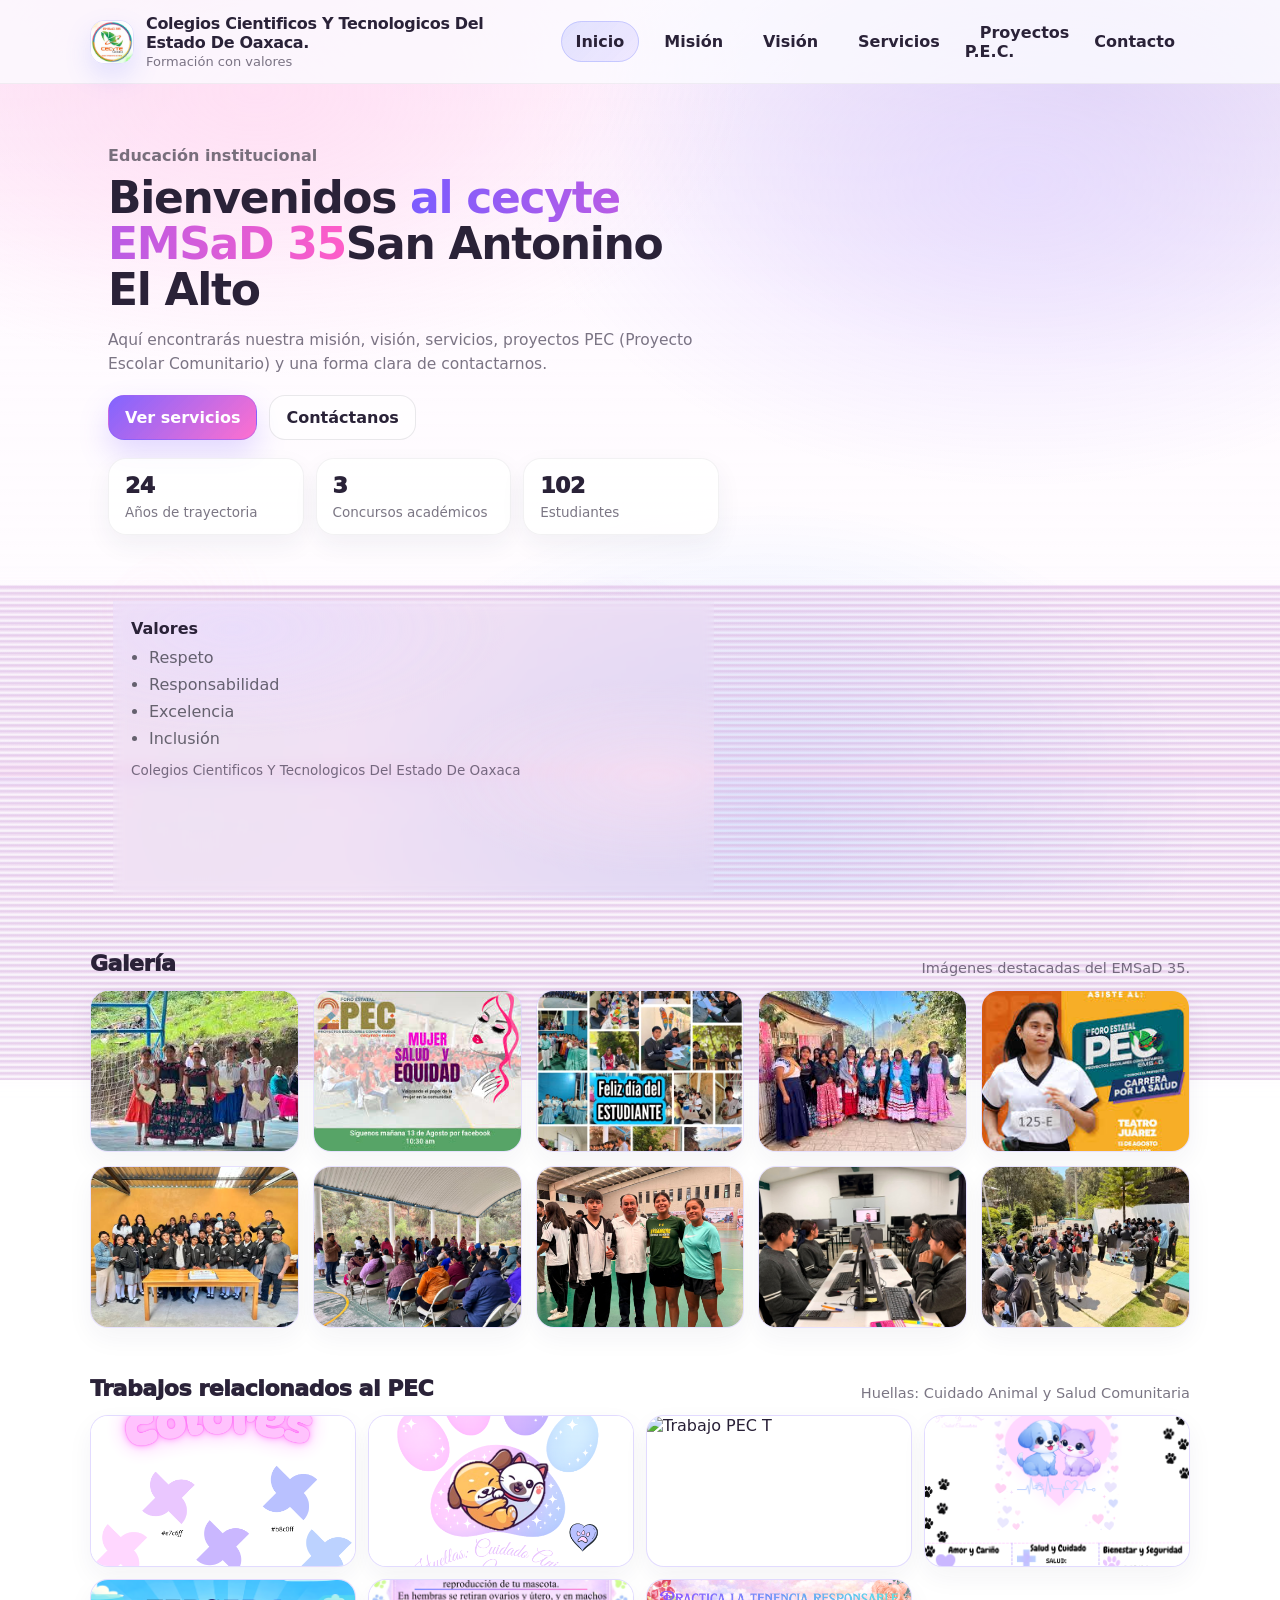
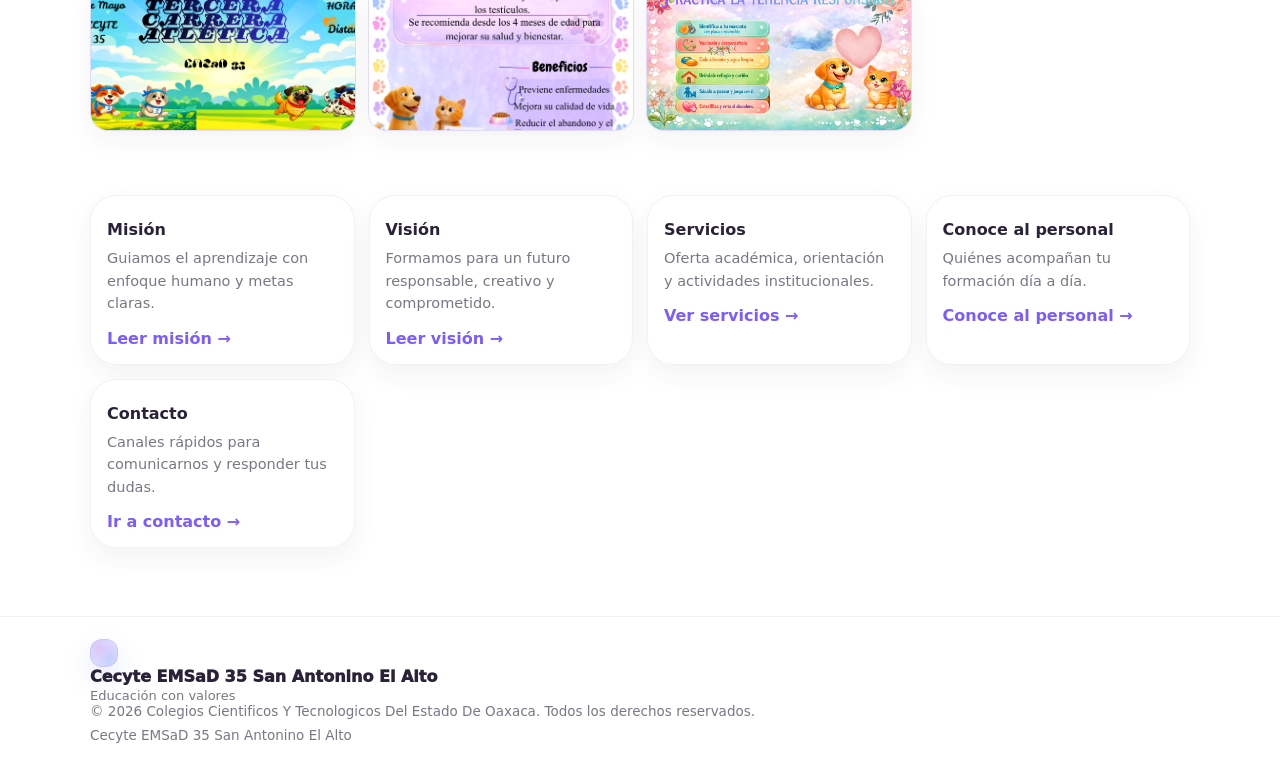
==== commit 0daa4a21: "q" ====
--- a/index.html
+++ b/index.html
@@ -19,14 +19,17 @@
   <header class="site-header">
     <div class="container header-inner">
       <div class="brand">
-        <div class="brand-mark" aria-hidden="true"></div>
+        <img class="brand-logo" src="./img_del_logo/images (1).jpg" alt="Logo Cecyte" />
         <div>
-          <div class="brand-name">Instituto Educativo</div>
+          <div class="brand-name">Colegios Cientificos  Y Tecnologicos Del Estado De Oaxaca.</div>
           <div class="brand-tag">Formación con valores</div>
         </div>
       </div>
 
+
       <button class="nav-toggle" id="navToggle" aria-label="Abrir menú" aria-expanded="false" aria-controls="siteNav">
+
+
         <span class="nav-toggle-lines" aria-hidden="true"></span>
       </button>
 
@@ -36,7 +39,7 @@
           <li><a class="nav-link" href="./pages/mision.html" data-route="mision">Misión</a></li>
           <li><a class="nav-link" href="./pages/vision.html" data-route="vision">Visión</a></li>
           <li><a class="nav-link" href="./pages/servicios.html" data-route="servicios">Servicios</a></li>
-          <li><a class="nav-link" href="./pages/proyectos.html" data-route="proyectos">Proyectos</a></li>
+          <li><a class="nav-link" href="./pages/proyectos.html" data-route="proyectos">Proyectos P.E.C.</a></li>
           <li><a class="nav-link" href="./pages/contacto.html" data-route="contacto">Contacto</a></li>
 
         </ul>
@@ -208,6 +211,11 @@
             <a class="text-link" href="./pages/servicios.html">Ver servicios →</a>
           </article>
           <article class="info-card card reveal">
+            <h3>Conoce al personal</h3>
+            <p>Quiénes acompañan tu formación día a día.</p>
+            <a class="text-link" href="./pages/personal.html">Conoce al personal →</a>
+          </article>
+          <article class="info-card card reveal">
             <h3>Contacto</h3>
             <p>Canales rápidos para comunicarnos y responder tus dudas.</p>
             <a class="text-link" href="./pages/contacto.html">Ir a contacto →</a>
--- a/Style.css
+++ b/Style.css
@@ -3,6 +3,9 @@
   --card: rgba(255,255,255,.78);
   --text: #2a2238;
   --muted: rgba(42,34,56,.62);
+
+
+
 
   /* pasteles (rosa/morado/azul) */
   --p1:#d6f0ff; /* azul cielo */
@@ -34,14 +37,17 @@
 
   /* Fondo pastel base (sin blanco aburrido) */
   background:
-    radial-gradient(900px 520px at 15% 0%, rgba(255,224,244,.75) 0%, rgba(255,255,255,0) 55%),
-    radial-gradient(900px 520px at 85% 10%, rgba(230,219,255,.75) 0%, rgba(255,255,255,0) 55%),
-    radial-gradient(850px 500px at 60% 95%, rgba(207,226,255,.65) 0%, rgba(255,255,255,0) 55%),
+    radial-gradient(900px 520px at 15% 0%, rgba(237, 118, 195, 0.75) 0%, rgba(255,255,255,0) 55%),
+    radial-gradient(900px 520px at 85% 10%, rgba(128, 98, 199, 0.75) 0%, rgba(255,255,255,0) 55%),
+    radial-gradient(850px 500px at 60% 95%, rgba(118, 168, 242, 0.65) 0%, rgba(255,255,255,0) 55%),
     linear-gradient(180deg, rgba(255,247,255,.95) 0%, rgba(255,247,255,.75) 60%, rgba(255,247,255,.92) 100%);
 
   min-height:100vh;
   background-attachment: fixed;
 }
+
+
+
 
 
 @keyframes bgDrift{
@@ -94,7 +100,7 @@
     repeating-linear-gradient(
       180deg,
       transparent 0px,
-      rgba(255,255,255,.55) 2px,
+      rgba(213, 171, 220, 0.55) 2px,
       transparent 6px
     );
   opacity: .65;
@@ -215,6 +221,16 @@
 }
 .brand-mark.small{ width: 28px; height: 28px; border-radius: 12px; }
 
+.brand-logo{
+  width: 44px;
+  height: 44px;
+  object-fit: contain;
+  border-radius: 14px;
+  box-shadow: 0 12px 26px rgba(107,124,255,.18);
+  border: 1px solid rgba(107,124,255,.18);
+}
+
+
 .brand-name{ font-weight: 850; letter-spacing: -0.02em; }
 .brand-tag{ color: var(--muted); font-size: 13px; margin-top: 2px; }
 
@@ -500,8 +516,41 @@
   color: rgba(47,47,58,.78);
 }
 
+/* Personal equipo background */
+.personal-bg{
+  position: relative;
+  height: 320px;
+  overflow: hidden;
+  border-radius: var(--radius-xl);
+  margin: 18px auto 0;
+  width: min(var(--container), calc(100% - 40px));
+  border: 1px solid rgba(123,92,255,.18);
+  box-shadow: 0 16px 40px rgba(35, 43, 78, .10);
+}
+
+
+.personal-bg-img{
+  position:absolute;
+  inset:0;
+  width:100%;
+  height:100%;
+  object-fit: cover;
+  z-index:0;
+  filter: saturate(1.04) contrast(1.04);
+}
+
+
+.personal-bg-overlay{
+  position:absolute;
+  inset:0;
+  background: linear-gradient(180deg, rgba(255,247,255,.25) 0%, rgba(255,247,255,.86) 90%);
+  z-index: 1;
+}
+
+
 /* Contact */
 .contact-grid{ display:grid; grid-template-columns: 1.1fr .9fr; gap: 14px; align-items:start; }
+
 .contact-card{ padding: 16px; }
 .form-row{ display:flex; flex-direction:column; gap: 6px; margin-bottom: 12px; }
 label{ font-weight: 800; font-size: 13.5px; color: rgba(47,47,58,.82); }
@@ -523,6 +572,17 @@
 .aside-value{ font-weight: 850; margin-top: 4px; }
 .aside-divider{ height:1px; background: rgba(47,47,58,.10); margin: 12px 0; }
 .aside-callout-title{ font-weight: 950; margin-bottom: 6px; }
+
+.map-block{ margin-top: 14px; }
+.map-title{ font-weight: 950; margin-bottom: 8px; }
+.map-iframe{
+  width: 100%;
+  height: 260px;
+  border: 0;
+  border-radius: 16px;
+  box-shadow: 0 10px 26px rgba(35, 43, 78, .06);
+}
+
 
 .cta-row{ margin-top: 14px; }
 .cta{ padding: 18px; display:flex; align-items:flex-start; justify-content: space-between; gap: 14px; }
@@ -648,6 +708,75 @@
   filter: saturate(1.02) contrast(1.02);
   transition: transform .45s ease, filter .45s ease;
 }
+
+/* Personal cards */
+.profile-img{
+  width: 66px;
+  height: 66px;
+  border-radius: 22px;
+  overflow: hidden;
+  border: 1px solid rgba(123,92,255,.22);
+  box-shadow: 0 12px 26px rgba(123,92,255,.12);
+  background: rgba(255,255,255,.6);
+  margin-bottom: 10px;
+}
+.profile-img img{
+  width: 100%;
+  height: 100%;
+  object-fit: cover;
+  display:block;
+}
+
+.staff-grid{
+  margin-top: 12px;
+  display:grid;
+  grid-template-columns: repeat(2, 1fr);
+  gap: 12px;
+}
+
+.staff-card{
+  display:flex;
+  align-items:center;
+  gap: 12px;
+  padding: 10px;
+  border-radius: 18px;
+  background: rgba(255,255,255,.55);
+  border: 1px solid rgba(47,47,58,.06);
+  box-shadow: 0 10px 26px rgba(35, 43, 78, .04);
+}
+
+.staff-card img{
+  width: 56px;
+  height: 56px;
+  border-radius: 18px;
+  object-fit: cover;
+  border: 1px solid rgba(123,92,255,.20);
+}
+
+.staff-card-body{
+  display:flex;
+  flex-direction:column;
+  gap: 2px;
+}
+
+.staff-role{
+  font-size: 12.5px;
+  color: rgba(47,47,58,.60);
+  font-weight: 800;
+}
+
+.staff-person{
+  font-size: 13.8px;
+  color: rgba(47,47,58,.90);
+  font-weight: 900;
+  line-height: 1.2;
+}
+
+@media (max-width: 980px){
+  .staff-grid{ grid-template-columns: 1fr; }
+}
+
+
 .gallery-item:hover img{
   transform: scale(1.06);
   filter: saturate(1.10) contrast(1.05);
@@ -661,7 +790,6 @@
 @media (max-width: 720px){
   .site-nav{ display:none; }
   .nav-toggle{ display:flex; }
-
 
   /* Mobile menu */
   .site-nav.is-open{
@@ -677,6 +805,21 @@
     padding: 14px;
     box-shadow: var(--shadow);
   }
+
+  /* Icono del toggle (3 líneas) */
+  .nav-toggle-lines{
+    background: transparent !important;
+    height: 2px !important;
+  }
+.nav-toggle-lines::before,
+  .nav-toggle-lines::after{
+    background: rgba(47,47,58,.75) !important;
+  }
+
+  .theme-toggle{
+    display:flex;
+  }
+
   .nav-list{ flex-direction: column; align-items: stretch; }
   .nav-link{ width:100%; text-align:center; }
 
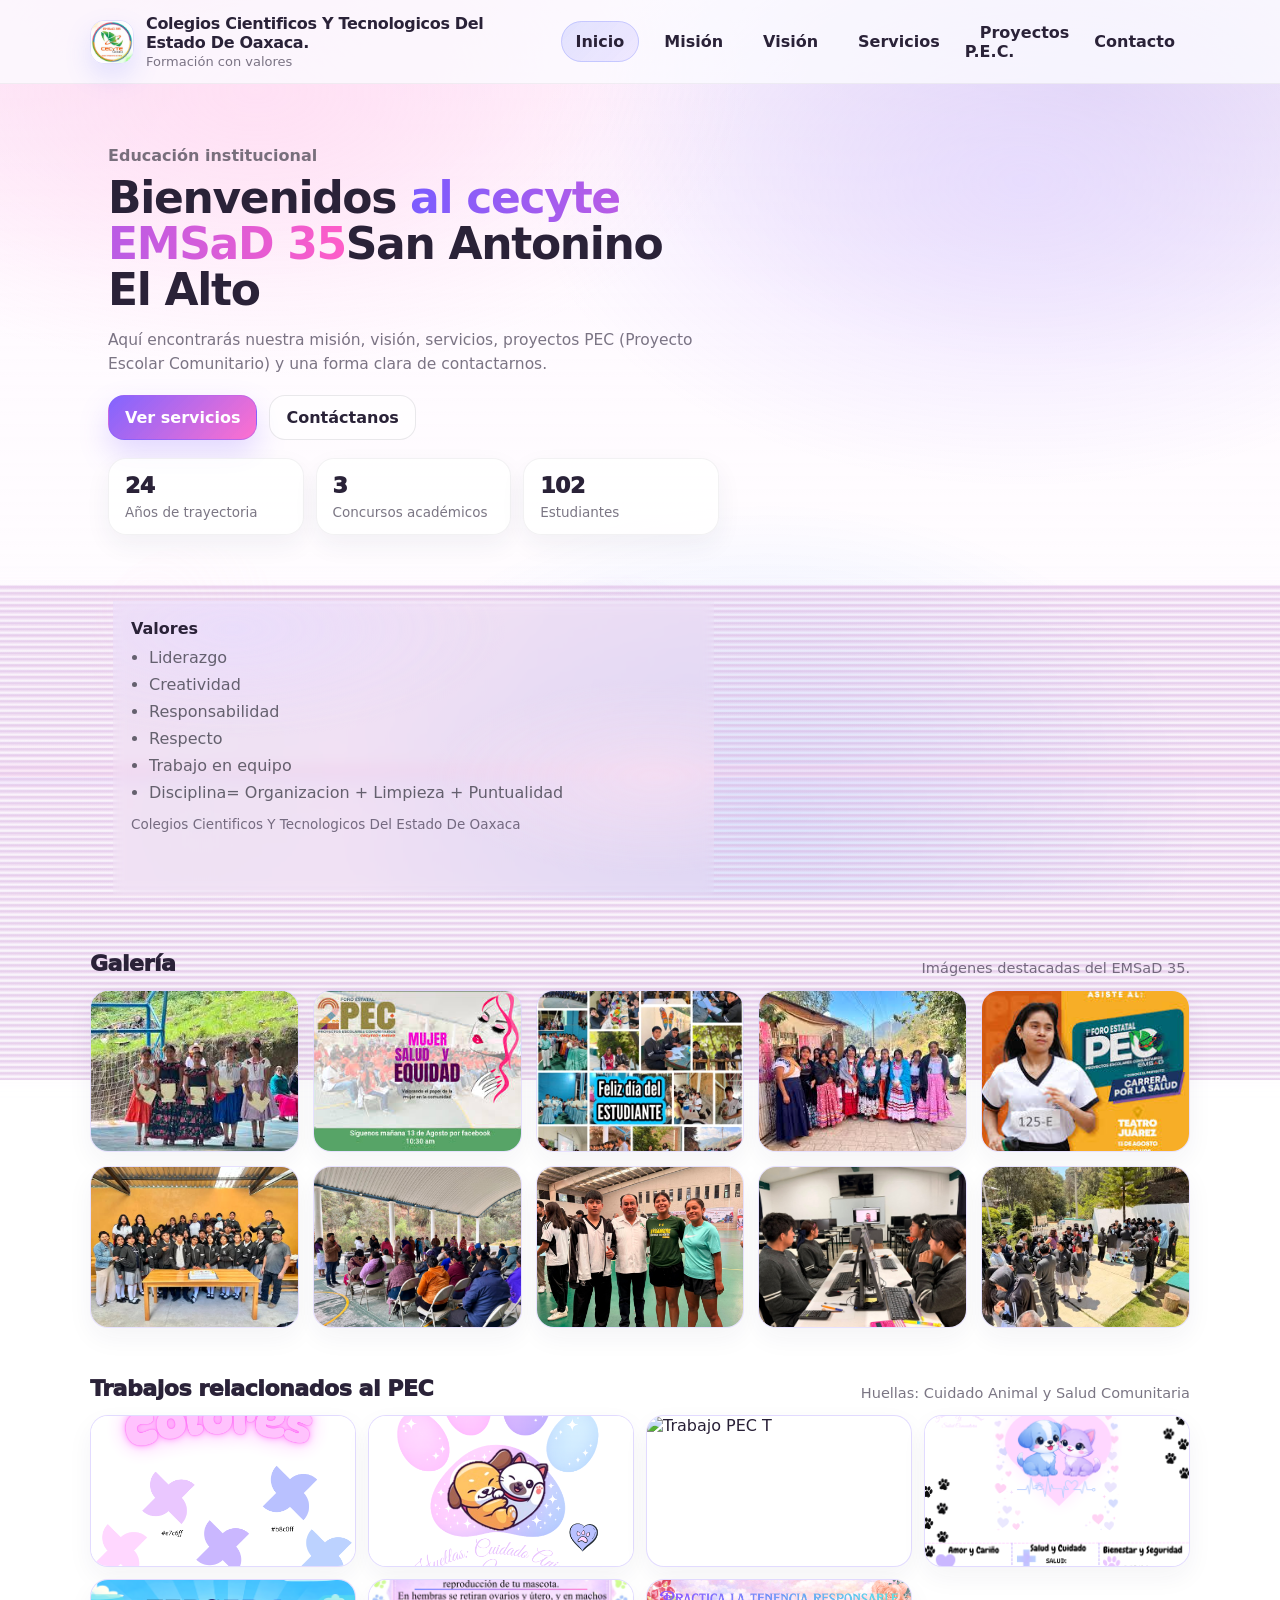
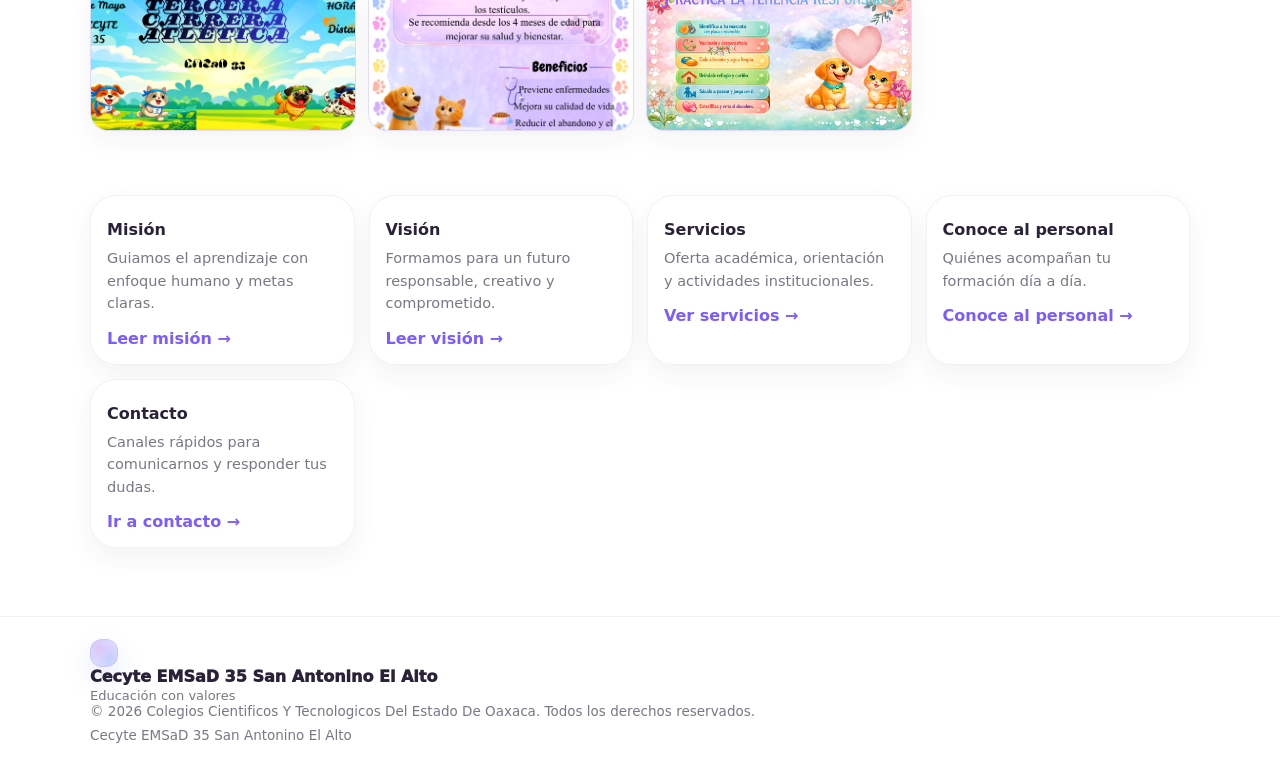
==== commit fe41b17f: "cambios finales" ====
--- a/index.html
+++ b/index.html
@@ -87,10 +87,12 @@
             <div class="glass panel">
               <div class="panel-title">Valores</div>
               <ul class="value-list">
-                <li>Respeto</li>
+                <li>Liderazgo</li>
+                <li>Creatividad</li>
                 <li>Responsabilidad</li>
-                <li>Excelencia</li>
-                <li>Inclusión</li>
+                <li>Respecto</li>
+                <li>Trabajo en equipo</li>
+                <li>Disciplina= Organizacion + Limpieza + Puntualidad</li>
               </ul>
               <div class="panel-foot">Colegios Cientificos Y Tecnologicos Del Estado De Oaxaca</div>
             </div>
--- a/Style.css
+++ b/Style.css
@@ -709,8 +709,122 @@
   transition: transform .45s ease, filter .45s ease;
 }
 
+/* Proyectos PEC */
+.glow-title{
+  background: linear-gradient(90deg, #6f4dff, #b34dff, #ff4cc8);
+  -webkit-background-clip: text;
+  background-clip: text;
+  color: transparent;
+  text-shadow:
+    0 0 10px rgba(123,92,255,.25),
+    0 0 26px rgba(179,77,255,.22);
+  filter: drop-shadow(0 0 6px rgba(123,92,255,.18));
+}
+
+.pec-grid{
+  display:grid;
+  grid-template-columns: repeat(2, 1fr);
+  gap: 14px;
+}
+
+@media (max-width: 980px){
+  .pec-grid{ grid-template-columns: 1fr; }
+}
+
+.pec-project{
+  padding: 16px;
+}
+
+.pec-project-head{ margin-bottom: 10px; }
+
+.pec-project-title-row{
+  display:flex;
+  align-items:center;
+  justify-content: space-between;
+  gap: 12px;
+}
+
+.pec-project-title{ margin:0; font-size: 16px; font-weight: 950; letter-spacing: -0.01em; }
+
+.pec-badge{
+  padding: 8px 12px;
+  border-radius: 999px;
+  background: linear-gradient(135deg, rgba(123,92,255,.18), rgba(141,107,255,.12));
+  border: 1px solid rgba(107,124,255,.22);
+  font-weight: 850;
+  color: rgba(47,47,58,.86);
+  white-space: nowrap;
+}
+
+.pec-badge-pink{
+  background: linear-gradient(135deg, rgba(255,92,200,.18), rgba(179,77,255,.12));
+  border-color: rgba(255,92,200,.25);
+}
+
+/* Borbujas */
+.pec-bubbles{
+  display:grid;
+  grid-template-columns: repeat(2, 1fr);
+  gap: 12px;
+}
+
+@media (max-width: 720px){
+  .pec-bubbles{ grid-template-columns: 1fr; }
+}
+
+.pec-bubble{
+  background: rgba(255,255,255,.62);
+  border: 1px solid rgba(47,47,58,.06);
+  border-radius: 18px;
+  padding: 14px;
+  box-shadow: 0 10px 26px rgba(35, 43, 78, .04);
+  transition: transform .22s ease, box-shadow .22s ease, border-color .22s ease;
+}
+
+.pec-project:hover .pec-bubble{
+  border-color: rgba(123,92,255,.18);
+}
+
+.pec-bubble:hover{
+  transform: translateY(-4px);
+  box-shadow: 0 16px 40px rgba(35, 43, 78, .10);
+  border-color: rgba(123,92,255,.26);
+}
+
+.pec-box-title{
+  font-weight: 950;
+  font-size: 12.5px;
+  letter-spacing: .08em;
+  color: rgba(47,47,58,.65);
+  margin-bottom: 8px;
+}
+
+.pec-list{
+  margin: 0;
+  padding-left: 18px;
+  color: rgba(47,47,58,.82);
+  line-height: 1.55;
+  font-size: 13.8px;
+}
+
+.pec-bubble-accent{
+  background:
+    radial-gradient(300px 140px at 20% 0%, rgba(231,220,255,.65), transparent 55%),
+    rgba(255,255,255,.62);
+}
+
+.pec-bubble-highlight{
+  background:
+    radial-gradient(300px 160px at 10% 0%, rgba(255,224,244,.65), transparent 55%),
+    radial-gradient(260px 140px at 90% 10%, rgba(123,92,255,.22), transparent 55%),
+    rgba(255,255,255,.62);
+  border-color: rgba(123,92,255,.22);
+}
+
+
 /* Personal cards */
 .profile-img{
+
   width: 66px;
   height: 66px;
   border-radius: 22px;
